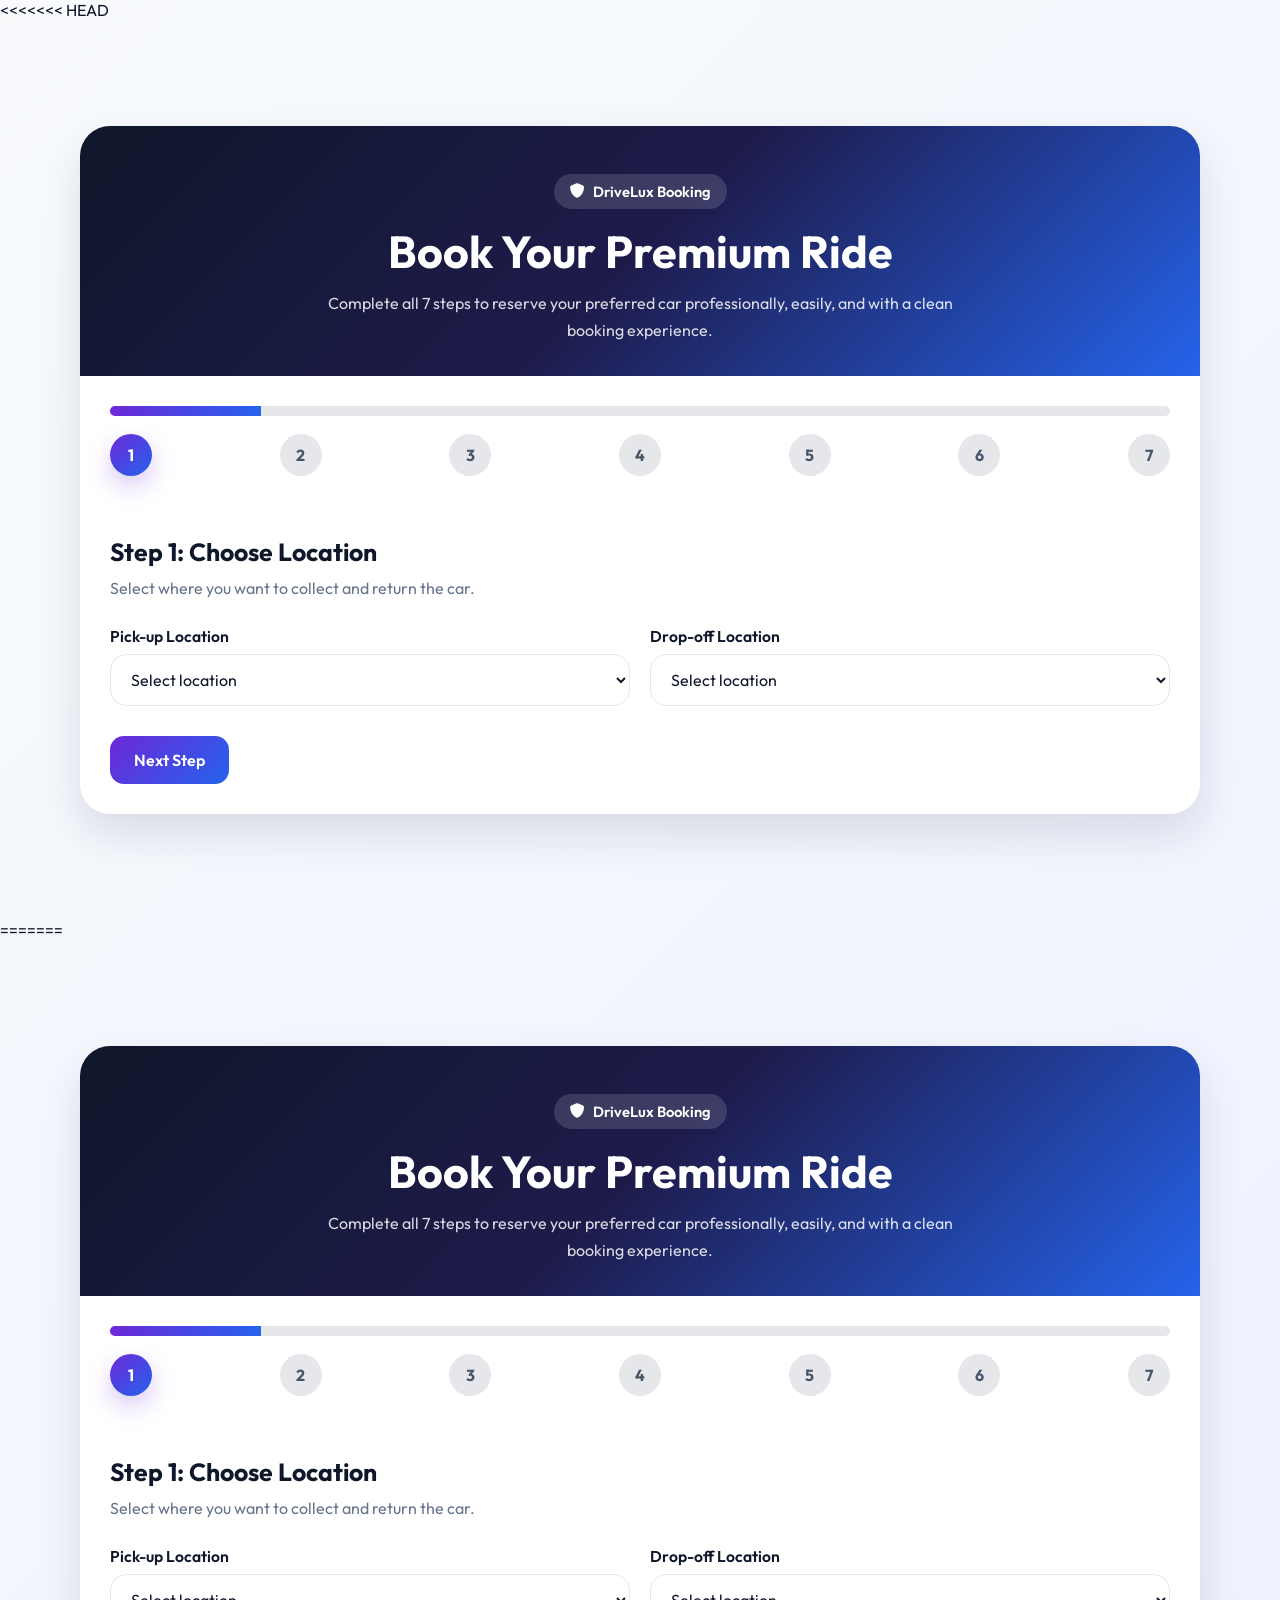
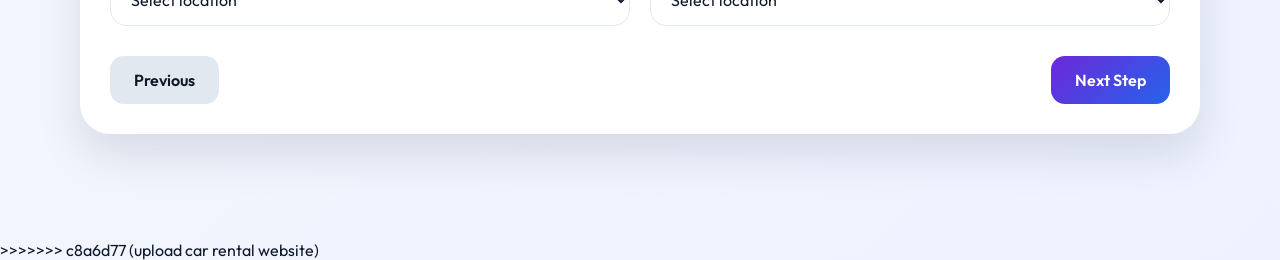
==== booking.html @ caa3d923 "upload car rental website" ====
<<<<<<< HEAD
<!DOCTYPE html>
<html lang="en">
<head>
  <meta charset="UTF-8" />
  <meta name="viewport" content="width=device-width, initial-scale=1.0" />
  <title>DriveLux Premium Booking</title>
  <link rel="preconnect" href="https://fonts.googleapis.com">
  <link rel="preconnect" href="https://fonts.gstatic.com" crossorigin>
  <link href="https://fonts.googleapis.com/css2?family=Outfit:wght@300;400;500;600;700;800&display=swap" rel="stylesheet">
  <link rel="stylesheet" href="https://cdnjs.cloudflare.com/ajax/libs/font-awesome/6.5.0/css/all.min.css"/>

  <style>
    * { margin: 0; padding: 0; box-sizing: border-box; }

    :root {
      --primary: #6d28d9;
      --secondary: #2563eb;
      --dark: #0f172a;
      --text: #64748b;
      --white: #ffffff;
      --light: #f8fafc;
      --border: #e2e8f0;
      --success: #16a34a;
      --danger: #dc2626;
      --shadow: 0 20px 45px rgba(15, 23, 42, 0.12);
      --radius-xl: 30px;
      --radius-lg: 22px;
      --radius-md: 16px;
      --transition: 0.3s ease;
    }

    body {
      font-family: "Outfit", sans-serif;
      background: linear-gradient(135deg, #f8fafc, #eef2ff);
      color: var(--dark);
      min-height: 100vh;
    }

    .booking-section {
      min-height: 100vh;
      padding: 70px 20px;
      display: flex;
      align-items: center;
    }

    .booking-container {
      width: 100%;
      max-width: 1120px;
      margin: auto;
      background: var(--white);
      border-radius: var(--radius-xl);
      box-shadow: var(--shadow);
      overflow: hidden;
    }

    .booking-header {
      padding: 48px 24px 32px;
      text-align: center;
      background: linear-gradient(135deg, #0f172a, #1e1b4b, #2563eb);
      color: var(--white);
    }

    .booking-tag {
      display: inline-flex;
      align-items: center;
      gap: 8px;
      padding: 8px 16px;
      border-radius: 999px;
      background: rgba(255, 255, 255, 0.14);
      font-weight: 600;
      font-size: 0.92rem;
      margin-bottom: 14px;
    }

    .booking-header h1 {
      font-size: clamp(2rem, 4vw, 2.8rem);
      margin-bottom: 10px;
    }

    .booking-header p {
      max-width: 650px;
      margin: auto;
      color: rgba(255,255,255,0.84);
      line-height: 1.7;
    }

    .progress-wrapper,
    .booking-form,
    .success-message {
      padding: 30px;
    }

    .progress-bar {
      width: 100%;
      height: 10px;
      background: #e5e7eb;
      border-radius: 999px;
      overflow: hidden;
      margin-bottom: 18px;
    }

    .progress-fill {
      width: 14.285%;
      height: 100%;
      background: linear-gradient(90deg, var(--primary), var(--secondary));
      transition: width 0.35s ease;
    }

    .step-indicators {
      display: flex;
      justify-content: space-between;
      gap: 10px;
      flex-wrap: wrap;
    }

    .step-dot {
      width: 42px;
      height: 42px;
      border-radius: 50%;
      background: #e5e7eb;
      display: flex;
      align-items: center;
      justify-content: center;
      font-weight: 700;
      color: #475569;
      transition: var(--transition);
    }

    .step-dot.active,
    .step-dot.completed {
      color: var(--white);
      background: linear-gradient(135deg, var(--primary), var(--secondary));
      box-shadow: 0 10px 25px rgba(109, 40, 217, 0.25);
    }

    .form-step {
      display: none;
      animation: fadeSlide 0.4s ease;
    }

    .form-step.active { display: block; }

    .form-step h3 {
      font-size: 1.55rem;
      margin-bottom: 8px;
    }

    .step-text {
      color: var(--text);
      margin-bottom: 24px;
      line-height: 1.7;
    }

    .input-grid {
      display: grid;
      grid-template-columns: repeat(2, minmax(0, 1fr));
      gap: 20px;
    }

    .input-box {
      display: flex;
      flex-direction: column;
      gap: 8px;
    }

    .input-box label {
      font-weight: 600;
      font-size: 0.98rem;
    }

    .input-box input,
    .input-box select,
    .input-box textarea {
      width: 100%;
      padding: 14px 16px;
      border: 1px solid var(--border);
      border-radius: var(--radius-md);
      font: inherit;
      color: var(--dark);
      outline: none;
      background: #fff;
      transition: var(--transition);
    }

    .input-box input:focus,
    .input-box select:focus,
    .input-box textarea:focus {
      border-color: var(--primary);
      box-shadow: 0 0 0 4px rgba(109, 40, 217, 0.08);
    }

    .input-box textarea {
      resize: vertical;
      min-height: 120px;
    }

    .full-width { grid-column: 1 / -1; }

    .car-grid {
      display: grid;
      grid-template-columns: repeat(3, minmax(0, 1fr));
      gap: 20px;
    }

    .car-card {
      position: relative;
      border: 1px solid var(--border);
      border-radius: var(--radius-lg);
      padding: 22px 18px;
      background: #fff;
      cursor: pointer;
      transition: var(--transition);
    }

    .car-card:hover {
      transform: translateY(-5px);
      box-shadow: 0 16px 35px rgba(15, 23, 42, 0.08);
    }

    .car-card input {
      position: absolute;
      opacity: 0;
      pointer-events: none;
    }

    .car-card.selected {
      border-color: var(--primary);
      box-shadow: 0 0 0 4px rgba(109, 40, 217, 0.08);
    }

    .car-icon {
      width: 64px;
      height: 64px;
      border-radius: 18px;
      display: flex;
      align-items: center;
      justify-content: center;
      background: linear-gradient(135deg, rgba(109,40,217,0.12), rgba(37,99,235,0.12));
      color: var(--primary);
      font-size: 1.4rem;
      margin-bottom: 14px;
    }

    .car-card h4 {
      margin-bottom: 8px;
      font-size: 1.08rem;
    }

    .car-card p {
      color: var(--text);
      margin-bottom: 12px;
      line-height: 1.6;
    }

    .car-card strong { font-size: 1.05rem; }

    .upload-box {
      width: 100%;
      min-height: 220px;
      border: 2px dashed #cbd5e1;
      border-radius: 20px;
      background: #f8fafc;
      display: flex;
      flex-direction: column;
      align-items: center;
      justify-content: center;
      text-align: center;
      padding: 30px 20px;
      cursor: pointer;
      transition: var(--transition);
    }

    .upload-box:hover {
      border-color: var(--primary);
      background: #f5f3ff;
    }

    .upload-icon {
      width: 70px;
      height: 70px;
      border-radius: 18px;
      background: linear-gradient(135deg, rgba(109,40,217,0.12), rgba(37,99,235,0.12));
      display: flex;
      align-items: center;
      justify-content: center;
      margin-bottom: 16px;
      color: var(--primary);
      font-size: 1.6rem;
    }

    .upload-box h4 {
      font-size: 1.08rem;
      margin-bottom: 8px;
    }

    .upload-box p {
      color: var(--text);
      margin-bottom: 14px;
    }

    .upload-btn-text {
      display: inline-block;
      padding: 10px 18px;
      border-radius: 12px;
      background: linear-gradient(135deg, var(--primary), var(--secondary));
      color: #fff;
      font-weight: 600;
      font-size: 0.95rem;
    }

    .file-preview {
      display: none;
      align-items: center;
      gap: 18px;
      padding: 18px;
      border: 1px solid var(--border);
      border-radius: 18px;
      background: #fff;
      margin-top: 18px;
      flex-wrap: wrap;
    }

    .file-preview img {
      width: 140px;
      height: 100px;
      object-fit: cover;
      border-radius: 14px;
      border: 1px solid #e2e8f0;
    }

    .file-details { flex: 1; }

    .file-details p {
      font-weight: 600;
      margin-bottom: 12px;
      word-break: break-word;
    }

    .remove-file-btn {
      border: none;
      padding: 10px 16px;
      border-radius: 12px;
      background: #fee2e2;
      color: #b91c1c;
      cursor: pointer;
      font-weight: 600;
      transition: var(--transition);
    }

    .remove-file-btn:hover { background: #fecaca; }

    .payment-panel {
      display: none;
      margin-top: 18px;
      padding: 22px;
      border: 1px solid var(--border);
      border-radius: 20px;
      background: #f8fafc;
      animation: fadeSlide 0.3s ease;
    }

    .payment-panel.active { display: block; }

    .payment-panel h4 {
      margin-bottom: 14px;
      font-size: 1.06rem;
    }

    .card-icons {
      display: flex;
      gap: 12px;
      font-size: 38px;
      margin-bottom: 18px;
    }

    .fa-cc-visa { color: #1A1F71; }
    .fa-cc-mastercard { color: #EB001B; }
    .fa-cc-amex { color: #2E77BC; }

    .payment-note {
      color: var(--text);
      line-height: 1.7;
      font-size: 0.96rem;
    }

    .summary-box {
      background: #f8fafc;
      border: 1px solid var(--border);
      border-radius: var(--radius-lg);
      padding: 22px;
    }

    .summary-row {
      display: flex;
      justify-content: space-between;
      gap: 20px;
      padding: 12px 0;
      border-bottom: 1px solid #e5e7eb;
    }

    .summary-row:last-child { border-bottom: none; }
    .summary-row span { color: var(--text); }
    .summary-extra { margin-top: 20px; }

    .check-item {
      display: flex;
      align-items: flex-start;
      gap: 12px;
      padding: 16px;
      background: #eef6ff;
      border: 1px solid #dbeafe;
      border-radius: 16px;
      font-weight: 500;
      line-height: 1.6;
    }

    .check-item input {
      margin-top: 3px;
      width: auto;
    }

    .error-note {
      color: var(--danger);
      margin-top: 16px;
      display: none;
      font-size: 0.95rem;
      font-weight: 500;
    }

    .form-buttons {
      display: flex;
      justify-content: space-between;
      gap: 15px;
      flex-wrap: wrap;
      margin-top: 30px;
    }

    .btn {
      border: none;
      padding: 14px 24px;
      border-radius: 14px;
      font-size: 1rem;
      font-weight: 600;
      font-family: inherit;
      cursor: pointer;
      transition: var(--transition);
    }

    .btn:hover { transform: translateY(-2px); }

    .secondary-btn {
      background: #e2e8f0;
      color: var(--dark);
    }

    .primary-btn {
      background: linear-gradient(135deg, var(--primary), var(--secondary));
      color: var(--white);
    }

    .submit-btn {
      background: linear-gradient(135deg, #16a34a, #22c55e);
      color: var(--white);
      display: none;
    }

    .success-message {
      display: none;
      text-align: center;
    }

    .success-message i {
      font-size: 3rem;
      color: #22c55e;
      margin-bottom: 16px;
    }

    .success-message h3 {
      font-size: 1.8rem;
      margin-bottom: 10px;
    }

    .success-message p {
      color: var(--text);
      max-width: 600px;
      margin: auto;
      line-height: 1.7;
    }

    @keyframes fadeSlide {
      from { opacity: 0; transform: translateX(18px); }
      to { opacity: 1; transform: translateX(0); }
    }

    @media (max-width: 992px) {
      .car-grid { grid-template-columns: 1fr; }
    }

    @media (max-width: 768px) {
      .booking-header h1 { font-size: 1.9rem; }

      .progress-wrapper,
      .booking-form,
      .success-message { padding: 22px 18px; }

      .input-grid { grid-template-columns: 1fr; }

      .step-indicators { justify-content: center; }

      .step-dot {
        width: 36px;
        height: 36px;
        font-size: 0.92rem;
      }

      .form-buttons { flex-direction: column; }
      .btn { width: 100%; }

      .summary-row {
        flex-direction: column;
        gap: 6px;
      }

      .file-preview {
        flex-direction: column;
        align-items: flex-start;
      }

      .file-preview img {
        width: 100%;
        height: 180px;
      }
    }
  </style>
</head>
<body>
  <section class="booking-section">
    <div class="booking-container">
      <div class="booking-header">
        <span class="booking-tag"><i class="fa-solid fa-shield"></i> DriveLux Booking</span>
        <h1>Book Your Premium Ride</h1>
        <p>Complete all 7 steps to reserve your preferred car professionally, easily, and with a clean booking experience.</p>
      </div>

      <div class="progress-wrapper">
        <div class="progress-bar">
          <div class="progress-fill" id="progressFill"></div>
        </div>

        <div class="step-indicators">
          <div class="step-dot active">1</div>
          <div class="step-dot">2</div>
          <div class="step-dot">3</div>
          <div class="step-dot">4</div>
          <div class="step-dot">5</div>
          <div class="step-dot">6</div>
          <div class="step-dot">7</div>
        </div>
      </div>

      <form id="bookingForm" class="booking-form">
        <div class="form-step active">
          <h3>Step 1: Choose Location</h3>
          <p class="step-text">Select where you want to collect and return the car.</p>
          <div class="input-grid">
            <div class="input-box">
              <label for="pickupLocation">Pick-up Location</label>
              <select id="pickupLocation" required>
                <option value="">Select location</option>
                <option>Aberdeen</option>
                <option>Lumley</option>
                <option>Hill Station</option>
                <option>Congo Cross</option>
                <option>Wilberforce</option>
                <option>Juba</option>
              </select>
            </div>

            <div class="input-box">
              <label for="dropoffLocation">Drop-off Location</label>
              <select id="dropoffLocation" required>
                <option value="">Select location</option>
                <option>Aberdeen</option>
                <option>Lumley</option>
                <option>Hill Station</option>
                <option>Congo Cross</option>
                <option>Wilberforce</option>
                <option>Juba</option>
              </select>
            </div>
          </div>
        </div>

        <div class="form-step">
          <h3>Step 2: Select Dates &amp; Time</h3>
          <p class="step-text">Choose your rental dates and preferred pickup and return time.</p>
          <div class="input-grid">
            <div class="input-box">
              <label for="pickupDate">Pick-up Date</label>
              <input type="date" id="pickupDate" required />
            </div>
            <div class="input-box">
              <label for="returnDate">Return Date</label>
              <input type="date" id="returnDate" required />
            </div>
            <div class="input-box">
              <label for="pickupTime">Pick-up Time</label>
              <input type="time" id="pickupTime" required />
            </div>
            <div class="input-box">
              <label for="returnTime">Return Time</label>
              <input type="time" id="returnTime" required />
            </div>
          </div>
        </div>

        <div class="form-step">
          <h3>Step 3: Choose Vehicle</h3>
          <p class="step-text">Pick the vehicle that fits your comfort and budget.</p>
          <div class="car-grid">
            <label class="car-card">
              <input type="radio" name="carType" value="Business Sedan" data-price="95" required>
              <div class="car-icon"><i class="fa-solid fa-car-side"></i></div>
              <h4>Business Sedan</h4>
              <p>Clean, elegant and perfect for city movement.</p>
              <strong>$95 / day</strong>
            </label>

            <label class="car-card">
              <input type="radio" name="carType" value="Luxury SUV" data-price="120" required>
              <div class="car-icon"><i class="fa-solid fa-truck"></i></div>
              <h4>Luxury SUV</h4>
              <p>Spacious, powerful and suitable for long trips.</p>
              <strong>$120 / day</strong>
            </label>

            <label class="car-card">
              <input type="radio" name="carType" value="Range Rover" data-price="160" required>
              <div class="car-icon"><i class="fa-solid fa-car"></i></div>
              <h4>Range Rover</h4>
              <p>Premium style and executive comfort.</p>
              <strong>$160 / day</strong>
            </label>
          </div>
        </div>

        <div class="form-step">
          <h3>Step 4: Personal Information</h3>
          <p class="step-text">Provide your personal information as the renter.</p>
          <div class="input-grid">
            <div class="input-box">
              <label for="fullName">Full Name</label>
              <input type="text" id="fullName" placeholder="Enter your full name" required />
            </div>
            <div class="input-box">
              <label for="email">Email Address</label>
              <input type="email" id="email" placeholder="Enter your email" required />
            </div>
            <div class="input-box">
              <label for="phone">Phone Number</label>
              <input type="tel" id="phone" placeholder="Enter phone number" required />
            </div>
            <div class="input-box">
              <label for="nationality">Nationality</label>
              <input type="text" id="nationality" placeholder="Enter nationality" required />
            </div>
            <div class="input-box">
              <label for="age">Age</label>
              <input type="number" id="age" placeholder="Enter your age" min="18" required />
            </div>
            <div class="input-box">
              <label for="address">Home Address</label>
              <input type="text" id="address" placeholder="Enter your address" required />
            </div>
          </div>
        </div>

        <div class="form-step">
          <h3>Step 5: Driver Details</h3>
          <p class="step-text">Enter your driving credentials for verification.</p>
          <div class="input-grid">
            <div class="input-box">
              <label for="licenseNumber">Driver License Number</label>
              <input type="text" id="licenseNumber" placeholder="Enter license number" required />
            </div>
            <div class="input-box">
              <label for="licenseExpiry">License Expiry Date</label>
              <input type="date" id="licenseExpiry" required />
            </div>
            <div class="input-box">
              <label for="idType">ID Type</label>
              <select id="idType" required>
                <option value="">Select ID type</option>
                <option value="National ID">National ID</option>
                <option value="Passport">Passport</option>
                <option value="Driver License">Driver License</option>
              </select>
            </div>
            <div class="input-box">
              <label for="idNumber">ID / Passport Number</label>
              <input type="text" id="idNumber" placeholder="Enter document number" required />
            </div>

            <div class="input-box full-width">
              <label>Upload Verification Document</label>
              <input type="file" id="documentUpload" accept="image/*" hidden required>
              <label for="documentUpload" class="upload-box" id="uploadBox">
                <div class="upload-icon"><i class="fa-solid fa-cloud-arrow-up"></i></div>
                <h4>Upload ID, Passport or Driver License</h4>
                <p>Choose a clear image for verification</p>
                <span class="upload-btn-text">Click to Upload</span>
              </label>

              <div class="file-preview" id="filePreview">
                <img id="previewImage" src="" alt="Document Preview">
                <div class="file-details">
                  <p id="fileName">No file selected</p>
                  <button type="button" id="removeFile" class="remove-file-btn">Remove File</button>
                </div>
              </div>
            </div>
          </div>
        </div>

        <div class="form-step">
          <h3>Step 6: Payment Method</h3>
          <p class="step-text">Choose your preferred payment method and provide the required details.</p>

          <div class="input-box full-width">
            <label for="paymentMethod">Payment Method</label>
            <select id="paymentMethod" required>
              <option value="">Choose payment method</option>
              <option value="Cash">Cash</option>
              <option value="Bank Transfer">Bank Transfer</option>
              <option value="Credit Card">Credit Card</option>
              <option value="Orange Money">Orange Money</option>
              <option value="AfriMoney">AfriMoney</option>
            </select>
          </div>

          <div class="payment-panel" id="cardFields">
            <h4>Card Details</h4>
            <div class="card-icons">
              <i class="fa-brands fa-cc-visa"></i>
              <i class="fa-brands fa-cc-mastercard"></i>
              <i class="fa-brands fa-cc-amex"></i>
            </div>
            <div class="input-grid">
              <div class="input-box full-width">
                <label for="cardName">Name on Card</label>
                <input type="text" id="cardName" placeholder="Enter cardholder name">
              </div>
              <div class="input-box full-width">
                <label for="cardNumber">Card Number</label>
                <input type="text" id="cardNumber" placeholder="1234 5678 9012 3456" maxlength="19">
              </div>
              <div class="input-box">
                <label for="expiryDate">Expiry Date</label>
                <input type="text" id="expiryDate" placeholder="MM/YY" maxlength="5">
              </div>
              <div class="input-box">
                <label for="cvv">CVV</label>
                <input type="text" id="cvv" placeholder="123" maxlength="4">
              </div>
            </div>
          </div>

          <div class="payment-panel" id="transferFields">
            <h4>Bank Transfer</h4>
            <p class="payment-note">Use the account details below and upload your proof of transfer.</p>
            <div class="input-grid" style="margin-top: 16px;">
              <div class="input-box">
                <label for="bankName">Bank Name</label>
                <input type="text" id="bankName" placeholder="Enter your bank name">
              </div>
              <div class="input-box">
                <label for="transferRef">Transfer Reference</label>
                <input type="text" id="transferRef" placeholder="Enter transfer reference">
              </div>
            </div>
          </div>

          <div class="payment-panel" id="mobileMoneyFields">
            <h4>Mobile Money Details</h4>
            <div class="input-grid">
              <div class="input-box">
                <label for="mobileNumber">Mobile Money Number</label>
                <input type="tel" id="mobileNumber" placeholder="Enter mobile number">
              </div>
              <div class="input-box">
                <label for="mobileName">Registered Name</label>
                <input type="text" id="mobileName" placeholder="Enter account name">
              </div>
            </div>
          </div>

          <div class="payment-panel" id="cashFields">
            <h4>Cash Payment</h4>
            <p class="payment-note">Cash payment will be completed physically at pickup after booking confirmation.</p>
          </div>
        </div>

        <div class="form-step">
          <h3>Step 7: Confirm Booking</h3>
          <p class="step-text">Review your rental summary and submit your booking request.</p>

          <div class="summary-box">
            <div class="summary-row"><span>Client Name</span><strong id="summaryName">-</strong></div>
            <div class="summary-row"><span>Pick-up</span><strong id="summaryPickup">-</strong></div>
            <div class="summary-row"><span>Drop-off</span><strong id="summaryDropoff">-</strong></div>
            <div class="summary-row"><span>Rental Dates</span><strong id="summaryDates">-</strong></div>
            <div class="summary-row"><span>Selected Car</span><strong id="summaryCar">-</strong></div>
            <div class="summary-row"><span>Payment Method</span><strong id="summaryPayment">-</strong></div>
            <div class="summary-row"><span>Total Price</span><strong id="summaryPrice">$0.00</strong></div>
          </div>

          <div class="input-grid summary-extra">
            <div class="input-box full-width">
              <label for="notes">Additional Notes</label>
              <textarea id="notes" rows="4" placeholder="Write extra booking details..."></textarea>
            </div>

            <label class="check-item full-width">
              <input type="checkbox" id="confirmBooking" required />
              <span>I confirm that all booking details are correct and ready to be submitted.</span>
            </label>
          </div>
        </div>

        <p class="error-note" id="errorNote">Please complete all required fields before moving to the next step.</p>

        <div class="form-buttons">
          <button type="button" class="btn secondary-btn" id="prevBtn">Previous</button>
          <button type="button" class="btn primary-btn" id="nextBtn">Next Step</button>
          <button type="submit" class="btn submit-btn" id="submitBtn">Submit Booking</button>
        </div>
      </form>

      <div class="success-message" id="successMessage">
        <i class="fa-solid fa-circle-check"></i>
        <h3>Booking Submitted Successfully</h3>
        <p>Your booking request has been sent. Our team will contact you shortly to confirm your reservation.</p>
      </div>
    </div>
  </section>

  <script>
    const steps = document.querySelectorAll('.form-step');
    const nextBtn = document.getElementById('nextBtn');
    const prevBtn = document.getElementById('prevBtn');
    const submitBtn = document.getElementById('submitBtn');
    const progressFill = document.getElementById('progressFill');
    const stepDots = document.querySelectorAll('.step-dot');
    const form = document.getElementById('bookingForm');
    const successMessage = document.getElementById('successMessage');
    const errorNote = document.getElementById('errorNote');
    const carCards = document.querySelectorAll('.car-card');

    const documentUpload = document.getElementById('documentUpload');
    const previewImage = document.getElementById('previewImage');
    const filePreview = document.getElementById('filePreview');
    const fileName = document.getElementById('fileName');
    const removeFile = document.getElementById('removeFile');
    const uploadBox = document.getElementById('uploadBox');

    const paymentMethod = document.getElementById('paymentMethod');
    const cardFields = document.getElementById('cardFields');
    const transferFields = document.getElementById('transferFields');
    const mobileMoneyFields = document.getElementById('mobileMoneyFields');
    const cashFields = document.getElementById('cashFields');
    const cardNumber = document.getElementById('cardNumber');
    const expiryDate = document.getElementById('expiryDate');
    const cvv = document.getElementById('cvv');

    let currentStep = 0;

    carCards.forEach((card) => {
      const radio = card.querySelector('input[type="radio"]');
      card.addEventListener('click', () => {
        carCards.forEach((item) => item.classList.remove('selected'));
        radio.checked = true;
        card.classList.add('selected');
      });
    });

    function getSelectedCar() {
      return document.querySelector('input[name="carType"]:checked');
    }

    function calculateDays() {
      const pickupDate = document.getElementById('pickupDate').value;
      const returnDate = document.getElementById('returnDate').value;
      if (!pickupDate || !returnDate) return 0;

      const start = new Date(pickupDate);
      const end = new Date(returnDate);
      const diff = Math.ceil((end - start) / (1000 * 60 * 60 * 24));
      return diff > 0 ? diff : 1;
    }

    function calculateTotalPrice() {
      const selectedCar = getSelectedCar();
      const days = calculateDays();
      if (!selectedCar) return 0;
      return Number(selectedCar.dataset.price) * Math.max(days, 1);
    }

    function validateStep(stepIndex) {
      const currentFields = steps[stepIndex].querySelectorAll('input, select, textarea');
      let isValid = true;

      currentFields.forEach((field) => {
        if (!field.hasAttribute('required')) return;

        if (field.type === 'radio') {
          const checked = steps[stepIndex].querySelector(`input[name="${field.name}"]:checked`);
          if (!checked) isValid = false;
          return;
        }

        if (field.type === 'checkbox') {
          if (!field.checked) isValid = false;
          return;
        }

        if (field.type === 'file') {
          if (!field.files || !field.files.length) isValid = false;
          return;
        }

        if (!field.value.trim()) {
          isValid = false;
        }
      });

      errorNote.style.display = isValid ? 'none' : 'block';
      return isValid;
    }

    function updateSummary() {
      const pickup = document.getElementById('pickupLocation').value || '-';
      const dropoff = document.getElementById('dropoffLocation').value || '-';
      const pickupDate = document.getElementById('pickupDate').value || '-';
      const returnDate = document.getElementById('returnDate').value || '-';
      const fullName = document.getElementById('fullName').value || '-';
      const chosenPayment = document.getElementById('paymentMethod').value || '-';
      const selectedCar = getSelectedCar();

      document.getElementById('summaryName').textContent = fullName;
      document.getElementById('summaryPickup').textContent = pickup;
      document.getElementById('summaryDropoff').textContent = dropoff;
      document.getElementById('summaryDates').textContent = `${pickupDate} to ${returnDate}`;
      document.getElementById('summaryCar').textContent = selectedCar ? selectedCar.value : '-';
      document.getElementById('summaryPayment').textContent = chosenPayment;
      document.getElementById('summaryPrice').textContent = `$${calculateTotalPrice().toFixed(2)}`;
    }

    function updateForm() {
      steps.forEach((step, index) => {
        step.classList.toggle('active', index === currentStep);
      });

      stepDots.forEach((dot, index) => {
        dot.classList.remove('active', 'completed');
        if (index < currentStep) dot.classList.add('completed');
        if (index === currentStep) dot.classList.add('active');
      });

      progressFill.style.width = `${((currentStep + 1) / steps.length) * 100}%`;
      prevBtn.style.display = currentStep === 0 ? 'none' : 'inline-block';

      if (currentStep === steps.length - 1) {
        nextBtn.style.display = 'none';
        submitBtn.style.display = 'inline-block';
        updateSummary();
      } else {
        nextBtn.style.display = 'inline-block';
        submitBtn.style.display = 'none';
      }

      errorNote.style.display = 'none';
    }

    function hideAllPaymentFields() {
      [cardFields, transferFields, mobileMoneyFields, cashFields].forEach((panel) => {
        panel.classList.remove('active');
      });
    }

    function clearPaymentRequired() {
      document.querySelectorAll('#cardFields input, #transferFields input, #mobileMoneyFields input').forEach((input) => {
        input.removeAttribute('required');
      });
    }

    function setRequiredFields(selector) {
      document.querySelectorAll(selector).forEach((input) => {
        input.setAttribute('required', 'required');
      });
    }

    paymentMethod.addEventListener('change', function () {
      hideAllPaymentFields();
      clearPaymentRequired();

      const selected = this.value;

      if (selected === 'Credit Card') {
        cardFields.classList.add('active');
        setRequiredFields('#cardFields input');
      } else if (selected === 'Bank Transfer') {
        transferFields.classList.add('active');
        setRequiredFields('#transferFields input');
      } else if (selected === 'Orange Money' || selected === 'AfriMoney') {
        mobileMoneyFields.classList.add('active');
        setRequiredFields('#mobileMoneyFields input');
      } else if (selected === 'Cash') {
        cashFields.classList.add('active');
      }
    });

    nextBtn.addEventListener('click', () => {
      if (!validateStep(currentStep)) return;

      if (currentStep === 1) {
        const pickupDate = document.getElementById('pickupDate').value;
        const returnDate = document.getElementById('returnDate').value;

        if (new Date(returnDate) < new Date(pickupDate)) {
          errorNote.textContent = 'Return date cannot be earlier than pick-up date.';
          errorNote.style.display = 'block';
          return;
        }
      }

      errorNote.textContent = 'Please complete all required fields before moving to the next step.';

      if (currentStep < steps.length - 1) {
        currentStep++;
        updateForm();
      }
    });

    prevBtn.addEventListener('click', () => {
      if (currentStep > 0) {
        currentStep--;
        updateForm();
      }
    });

    form.addEventListener('submit', (e) => {
      e.preventDefault();
      if (!validateStep(currentStep)) return;

      form.style.display = 'none';
      successMessage.style.display = 'block';
    });

    if (documentUpload) {
      documentUpload.addEventListener('change', function () {
        const file = this.files[0];
        if (!file) return;

        const allowedTypes = ['image/jpeg', 'image/png', 'image/jpg', 'image/webp'];
        if (!allowedTypes.includes(file.type)) {
          alert('Please upload a valid image file (JPG, PNG, or WEBP).');
          documentUpload.value = '';
          return;
        }

        const reader = new FileReader();
        reader.onload = function (e) {
          previewImage.src = e.target.result;
          fileName.textContent = file.name;
          filePreview.style.display = 'flex';
          uploadBox.style.display = 'none';
        };
        reader.readAsDataURL(file);
      });
    }

    removeFile.addEventListener('click', () => {
      documentUpload.value = '';
      previewImage.src = '';
      fileName.textContent = '';
      filePreview.style.display = 'none';
      uploadBox.style.display = 'flex';
    });

    if (cardNumber) {
      cardNumber.addEventListener('input', (e) => {
        let value = e.target.value.replace(/\D/g, '').substring(0, 16);
        value = value.replace(/(.{4})/g, '$1 ').trim();
        e.target.value = value;
      });
    }

    if (expiryDate) {
      expiryDate.addEventListener('input', (e) => {
        let value = e.target.value.replace(/\D/g, '').substring(0, 4);
        if (value.length >= 3) value = `${value.substring(0, 2)}/${value.substring(2)}`;
        e.target.value = value;
      });
    }

    if (cvv) {
      cvv.addEventListener('input', (e) => {
        e.target.value = e.target.value.replace(/\D/g, '').substring(0, 4);
      });
    }

    updateForm();
  </script>
</body>
</html>
=======
<!DOCTYPE html>
<html lang="en">
<head>
  <meta charset="UTF-8" />
  <meta name="viewport" content="width=device-width, initial-scale=1.0" />
  <title>DriveLux Premium Booking</title>
  <link rel="preconnect" href="https://fonts.googleapis.com">
  <link rel="preconnect" href="https://fonts.gstatic.com" crossorigin>
  <link href="https://fonts.googleapis.com/css2?family=Outfit:wght@300;400;500;600;700;800&display=swap" rel="stylesheet">
  <link rel="stylesheet" href="https://cdnjs.cloudflare.com/ajax/libs/font-awesome/6.5.0/css/all.min.css"/>

  <style>
    * { margin: 0; padding: 0; box-sizing: border-box; }

    :root {
      --primary: #6d28d9;
      --secondary: #2563eb;
      --dark: #0f172a;
      --text: #64748b;
      --white: #ffffff;
      --light: #f8fafc;
      --border: #e2e8f0;
      --success: #16a34a;
      --danger: #dc2626;
      --shadow: 0 20px 45px rgba(15, 23, 42, 0.12);
      --radius-xl: 30px;
      --radius-lg: 22px;
      --radius-md: 16px;
      --transition: 0.3s ease;
    }

    body {
      font-family: "Outfit", sans-serif;
      background: linear-gradient(135deg, #f8fafc, #eef2ff);
      color: var(--dark);
      min-height: 100vh;
    }

    .booking-section {
      min-height: 100vh;
      padding: 70px 20px;
      display: flex;
      align-items: center;
    }

    .booking-container {
      width: 100%;
      max-width: 1120px;
      margin: auto;
      background: var(--white);
      border-radius: var(--radius-xl);
      box-shadow: var(--shadow);
      overflow: hidden;
    }

    .booking-header {
      padding: 48px 24px 32px;
      text-align: center;
      background: linear-gradient(135deg, #0f172a, #1e1b4b, #2563eb);
      color: var(--white);
    }

    .booking-tag {
      display: inline-flex;
      align-items: center;
      gap: 8px;
      padding: 8px 16px;
      border-radius: 999px;
      background: rgba(255, 255, 255, 0.14);
      font-weight: 600;
      font-size: 0.92rem;
      margin-bottom: 14px;
    }

    .booking-header h1 {
      font-size: clamp(2rem, 4vw, 2.8rem);
      margin-bottom: 10px;
    }

    .booking-header p {
      max-width: 650px;
      margin: auto;
      color: rgba(255,255,255,0.84);
      line-height: 1.7;
    }

    .progress-wrapper,
    .booking-form,
    .success-message {
      padding: 30px;
    }

    .progress-bar {
      width: 100%;
      height: 10px;
      background: #e5e7eb;
      border-radius: 999px;
      overflow: hidden;
      margin-bottom: 18px;
    }

    .progress-fill {
      width: 14.285%;
      height: 100%;
      background: linear-gradient(90deg, var(--primary), var(--secondary));
      transition: width 0.35s ease;
    }

    .step-indicators {
      display: flex;
      justify-content: space-between;
      gap: 10px;
      flex-wrap: wrap;
    }

    .step-dot {
      width: 42px;
      height: 42px;
      border-radius: 50%;
      background: #e5e7eb;
      display: flex;
      align-items: center;
      justify-content: center;
      font-weight: 700;
      color: #475569;
      transition: var(--transition);
    }

    .step-dot.active,
    .step-dot.completed {
      color: var(--white);
      background: linear-gradient(135deg, var(--primary), var(--secondary));
      box-shadow: 0 10px 25px rgba(109, 40, 217, 0.25);
    }

    .form-step {
      display: none;
      animation: fadeSlide 0.4s ease;
    }

    .form-step.active { display: block; }

    .form-step h3 {
      font-size: 1.55rem;
      margin-bottom: 8px;
    }

    .step-text {
      color: var(--text);
      margin-bottom: 24px;
      line-height: 1.7;
    }

    .input-grid {
      display: grid;
      grid-template-columns: repeat(2, minmax(0, 1fr));
      gap: 20px;
    }

    .input-box {
      display: flex;
      flex-direction: column;
      gap: 8px;
    }

    .input-box label {
      font-weight: 600;
      font-size: 0.98rem;
    }

    .input-box input,
    .input-box select,
    .input-box textarea {
      width: 100%;
      padding: 14px 16px;
      border: 1px solid var(--border);
      border-radius: var(--radius-md);
      font: inherit;
      color: var(--dark);
      outline: none;
      background: #fff;
      transition: var(--transition);
    }

    .input-box input:focus,
    .input-box select:focus,
    .input-box textarea:focus {
      border-color: var(--primary);
      box-shadow: 0 0 0 4px rgba(109, 40, 217, 0.08);
    }

    .input-box textarea {
      resize: vertical;
      min-height: 120px;
    }

    .full-width { grid-column: 1 / -1; }

    .car-grid {
      display: grid;
      grid-template-columns: repeat(3, minmax(0, 1fr));
      gap: 20px;
    }

    .car-card {
      position: relative;
      border: 1px solid var(--border);
      border-radius: var(--radius-lg);
      padding: 22px 18px;
      background: #fff;
      cursor: pointer;
      transition: var(--transition);
    }

    .car-card:hover {
      transform: translateY(-5px);
      box-shadow: 0 16px 35px rgba(15, 23, 42, 0.08);
    }

    .car-card input {
      position: absolute;
      opacity: 0;
      pointer-events: none;
    }

    .car-card.selected {
      border-color: var(--primary);
      box-shadow: 0 0 0 4px rgba(109, 40, 217, 0.08);
    }

    .car-icon {
      width: 64px;
      height: 64px;
      border-radius: 18px;
      display: flex;
      align-items: center;
      justify-content: center;
      background: linear-gradient(135deg, rgba(109,40,217,0.12), rgba(37,99,235,0.12));
      color: var(--primary);
      font-size: 1.4rem;
      margin-bottom: 14px;
    }

    .car-card h4 {
      margin-bottom: 8px;
      font-size: 1.08rem;
    }

    .car-card p {
      color: var(--text);
      margin-bottom: 12px;
      line-height: 1.6;
    }

    .car-card strong { font-size: 1.05rem; }

    .upload-box {
      width: 100%;
      min-height: 220px;
      border: 2px dashed #cbd5e1;
      border-radius: 20px;
      background: #f8fafc;
      display: flex;
      flex-direction: column;
      align-items: center;
      justify-content: center;
      text-align: center;
      padding: 30px 20px;
      cursor: pointer;
      transition: var(--transition);
    }

    .upload-box:hover {
      border-color: var(--primary);
      background: #f5f3ff;
    }

    .upload-icon {
      width: 70px;
      height: 70px;
      border-radius: 18px;
      background: linear-gradient(135deg, rgba(109,40,217,0.12), rgba(37,99,235,0.12));
      display: flex;
      align-items: center;
      justify-content: center;
      margin-bottom: 16px;
      color: var(--primary);
      font-size: 1.6rem;
    }

    .upload-box h4 {
      font-size: 1.08rem;
      margin-bottom: 8px;
    }

    .upload-box p {
      color: var(--text);
      margin-bottom: 14px;
    }

    .upload-btn-text {
      display: inline-block;
      padding: 10px 18px;
      border-radius: 12px;
      background: linear-gradient(135deg, var(--primary), var(--secondary));
      color: #fff;
      font-weight: 600;
      font-size: 0.95rem;
    }

    .file-preview {
      display: none;
      align-items: center;
      gap: 18px;
      padding: 18px;
      border: 1px solid var(--border);
      border-radius: 18px;
      background: #fff;
      margin-top: 18px;
      flex-wrap: wrap;
    }

    .file-preview img {
      width: 140px;
      height: 100px;
      object-fit: cover;
      border-radius: 14px;
      border: 1px solid #e2e8f0;
    }

    .file-details { flex: 1; }

    .file-details p {
      font-weight: 600;
      margin-bottom: 12px;
      word-break: break-word;
    }

    .remove-file-btn {
      border: none;
      padding: 10px 16px;
      border-radius: 12px;
      background: #fee2e2;
      color: #b91c1c;
      cursor: pointer;
      font-weight: 600;
      transition: var(--transition);
    }

    .remove-file-btn:hover { background: #fecaca; }

    .payment-panel {
      display: none;
      margin-top: 18px;
      padding: 22px;
      border: 1px solid var(--border);
      border-radius: 20px;
      background: #f8fafc;
      animation: fadeSlide 0.3s ease;
    }

    .payment-panel.active { display: block; }

    .payment-panel h4 {
      margin-bottom: 14px;
      font-size: 1.06rem;
    }

    .card-icons {
      display: flex;
      gap: 12px;
      font-size: 38px;
      margin-bottom: 18px;
    }

    .fa-cc-visa { color: #1A1F71; }
    .fa-cc-mastercard { color: #EB001B; }
    .fa-cc-amex { color: #2E77BC; }

    .payment-note {
      color: var(--text);
      line-height: 1.7;
      font-size: 0.96rem;
    }

    .summary-box {
      background: #f8fafc;
      border: 1px solid var(--border);
      border-radius: var(--radius-lg);
      padding: 22px;
    }

    .summary-row {
      display: flex;
      justify-content: space-between;
      gap: 20px;
      padding: 12px 0;
      border-bottom: 1px solid #e5e7eb;
    }

    .summary-row:last-child { border-bottom: none; }
    .summary-row span { color: var(--text); }
    .summary-extra { margin-top: 20px; }

    .check-item {
      display: flex;
      align-items: flex-start;
      gap: 12px;
      padding: 16px;
      background: #eef6ff;
      border: 1px solid #dbeafe;
      border-radius: 16px;
      font-weight: 500;
      line-height: 1.6;
    }

    .check-item input {
      margin-top: 3px;
      width: auto;
    }

    .error-note {
      color: var(--danger);
      margin-top: 16px;
      display: none;
      font-size: 0.95rem;
      font-weight: 500;
    }

    .form-buttons {
      display: flex;
      justify-content: space-between;
      gap: 15px;
      flex-wrap: wrap;
      margin-top: 30px;
    }

    .btn {
      border: none;
      padding: 14px 24px;
      border-radius: 14px;
      font-size: 1rem;
      font-weight: 600;
      font-family: inherit;
      cursor: pointer;
      transition: var(--transition);
    }

    .btn:hover { transform: translateY(-2px); }

    .secondary-btn {
      background: #e2e8f0;
      color: var(--dark);
    }

    .primary-btn {
      background: linear-gradient(135deg, var(--primary), var(--secondary));
      color: var(--white);
    }

    .submit-btn {
      background: linear-gradient(135deg, #16a34a, #22c55e);
      color: var(--white);
      display: none;
    }

    .success-message {
      display: none;
      text-align: center;
    }

    .success-message i {
      font-size: 3rem;
      color: #22c55e;
      margin-bottom: 16px;
    }

    .success-message h3 {
      font-size: 1.8rem;
      margin-bottom: 10px;
    }

    .success-message p {
      color: var(--text);
      max-width: 600px;
      margin: auto;
      line-height: 1.7;
    }

    @keyframes fadeSlide {
      from { opacity: 0; transform: translateX(18px); }
      to { opacity: 1; transform: translateX(0); }
    }

    @media (max-width: 992px) {
      .car-grid { grid-template-columns: 1fr; }
    }

    @media (max-width: 768px) {
      .booking-header h1 { font-size: 1.9rem; }

      .progress-wrapper,
      .booking-form,
      .success-message { padding: 22px 18px; }

      .input-grid { grid-template-columns: 1fr; }

      .step-indicators { justify-content: center; }

      .step-dot {
        width: 36px;
        height: 36px;
        font-size: 0.92rem;
      }

      .form-buttons { flex-direction: column; }
      .btn { width: 100%; }

      .summary-row {
        flex-direction: column;
        gap: 6px;
      }

      .file-preview {
        flex-direction: column;
        align-items: flex-start;
      }

      .file-preview img {
        width: 100%;
        height: 180px;
      }
    }
  </style>
</head>
<body>
  <section class="booking-section">
    <div class="booking-container">
      <div class="booking-header">
        <span class="booking-tag"><i class="fa-solid fa-shield"></i> DriveLux Booking</span>
        <h1>Book Your Premium Ride</h1>
        <p>Complete all 7 steps to reserve your preferred car professionally, easily, and with a clean booking experience.</p>
      </div>

      <div class="progress-wrapper">
        <div class="progress-bar">
          <div class="progress-fill" id="progressFill"></div>
        </div>

        <div class="step-indicators">
          <div class="step-dot active">1</div>
          <div class="step-dot">2</div>
          <div class="step-dot">3</div>
          <div class="step-dot">4</div>
          <div class="step-dot">5</div>
          <div class="step-dot">6</div>
          <div class="step-dot">7</div>
        </div>
      </div>

      <form id="bookingForm" class="booking-form">
        <div class="form-step active">
          <h3>Step 1: Choose Location</h3>
          <p class="step-text">Select where you want to collect and return the car.</p>
          <div class="input-grid">
            <div class="input-box">
              <label for="pickupLocation">Pick-up Location</label>
              <select id="pickupLocation" required>
                <option value="">Select location</option>
                <option>Aberdeen</option>
                <option>Lumley</option>
                <option>Hill Station</option>
                <option>Congo Cross</option>
                <option>Wilberforce</option>
                <option>Juba</option>
              </select>
            </div>

            <div class="input-box">
              <label for="dropoffLocation">Drop-off Location</label>
              <select id="dropoffLocation" required>
                <option value="">Select location</option>
                <option>Aberdeen</option>
                <option>Lumley</option>
                <option>Hill Station</option>
                <option>Congo Cross</option>
                <option>Wilberforce</option>
                <option>Juba</option>
              </select>
            </div>
          </div>
        </div>

        <div class="form-step">
          <h3>Step 2: Select Dates &amp; Time</h3>
          <p class="step-text">Choose your rental dates and preferred pickup and return time.</p>
          <div class="input-grid">
            <div class="input-box">
              <label for="pickupDate">Pick-up Date</label>
              <input type="date" id="pickupDate" required />
            </div>
            <div class="input-box">
              <label for="returnDate">Return Date</label>
              <input type="date" id="returnDate" required />
            </div>
            <div class="input-box">
              <label for="pickupTime">Pick-up Time</label>
              <input type="time" id="pickupTime" required />
            </div>
            <div class="input-box">
              <label for="returnTime">Return Time</label>
              <input type="time" id="returnTime" required />
            </div>
          </div>
        </div>

        <div class="form-step">
          <h3>Step 3: Choose Vehicle</h3>
          <p class="step-text">Pick the vehicle that fits your comfort and budget.</p>
          <div class="car-grid">
            <label class="car-card">
              <input type="radio" name="carType" value="Business Sedan" data-price="95" required>
              <div class="car-icon"><i class="fa-solid fa-car-side"></i></div>
              <h4>Business Sedan</h4>
              <p>Clean, elegant and perfect for city movement.</p>
              <strong>$95 / day</strong>
            </label>

            <label class="car-card">
              <input type="radio" name="carType" value="Luxury SUV" data-price="120" required>
              <div class="car-icon"><i class="fa-solid fa-truck"></i></div>
              <h4>Luxury SUV</h4>
              <p>Spacious, powerful and suitable for long trips.</p>
              <strong>$120 / day</strong>
            </label>

            <label class="car-card">
              <input type="radio" name="carType" value="Range Rover" data-price="160" required>
              <div class="car-icon"><i class="fa-solid fa-car"></i></div>
              <h4>Range Rover</h4>
              <p>Premium style and executive comfort.</p>
              <strong>$160 / day</strong>
            </label>
          </div>
        </div>

        <div class="form-step">
          <h3>Step 4: Personal Information</h3>
          <p class="step-text">Provide your personal information as the renter.</p>
          <div class="input-grid">
            <div class="input-box">
              <label for="fullName">Full Name</label>
              <input type="text" id="fullName" placeholder="Enter your full name" required />
            </div>
            <div class="input-box">
              <label for="email">Email Address</label>
              <input type="email" id="email" placeholder="Enter your email" required />
            </div>
            <div class="input-box">
              <label for="phone">Phone Number</label>
              <input type="tel" id="phone" placeholder="Enter phone number" required />
            </div>
            <div class="input-box">
              <label for="nationality">Nationality</label>
              <input type="text" id="nationality" placeholder="Enter nationality" required />
            </div>
            <div class="input-box">
              <label for="age">Age</label>
              <input type="number" id="age" placeholder="Enter your age" min="18" required />
            </div>
            <div class="input-box">
              <label for="address">Home Address</label>
              <input type="text" id="address" placeholder="Enter your address" required />
            </div>
          </div>
        </div>

        <div class="form-step">
          <h3>Step 5: Driver Details</h3>
          <p class="step-text">Enter your driving credentials for verification.</p>
          <div class="input-grid">
            <div class="input-box">
              <label for="licenseNumber">Driver License Number</label>
              <input type="text" id="licenseNumber" placeholder="Enter license number" required />
            </div>
            <div class="input-box">
              <label for="licenseExpiry">License Expiry Date</label>
              <input type="date" id="licenseExpiry" required />
            </div>
            <div class="input-box">
              <label for="idType">ID Type</label>
              <select id="idType" required>
                <option value="">Select ID type</option>
                <option value="National ID">National ID</option>
                <option value="Passport">Passport</option>
                <option value="Driver License">Driver License</option>
              </select>
            </div>
            <div class="input-box">
              <label for="idNumber">ID / Passport Number</label>
              <input type="text" id="idNumber" placeholder="Enter document number" required />
            </div>

            <div class="input-box full-width">
              <label>Upload Verification Document</label>
              <input type="file" id="documentUpload" accept="image/*" hidden required>
              <label for="documentUpload" class="upload-box" id="uploadBox">
                <div class="upload-icon"><i class="fa-solid fa-cloud-arrow-up"></i></div>
                <h4>Upload ID, Passport or Driver License</h4>
                <p>Choose a clear image for verification</p>
                <span class="upload-btn-text">Click to Upload</span>
              </label>

              <div class="file-preview" id="filePreview">
                <img id="previewImage" src="" alt="Document Preview">
                <div class="file-details">
                  <p id="fileName">No file selected</p>
                  <button type="button" id="removeFile" class="remove-file-btn">Remove File</button>
                </div>
              </div>
            </div>
          </div>
        </div>

        <div class="form-step">
          <h3>Step 6: Payment Method</h3>
          <p class="step-text">Choose your preferred payment method and provide the required details.</p>

          <div class="input-box full-width">
            <label for="paymentMethod">Payment Method</label>
            <select id="paymentMethod" required>
              <option value="">Choose payment method</option>
              <option value="Cash">Cash</option>
              <option value="Bank Transfer">Bank Transfer</option>
              <option value="Credit Card">Credit Card</option>
              <option value="Orange Money">Orange Money</option>
              <option value="AfriMoney">AfriMoney</option>
            </select>
          </div>

          <div class="payment-panel" id="cardFields">
            <h4>Card Details</h4>
            <div class="card-icons">
              <i class="fa-brands fa-cc-visa"></i>
              <i class="fa-brands fa-cc-mastercard"></i>
              <i class="fa-brands fa-cc-amex"></i>
            </div>
            <div class="input-grid">
              <div class="input-box full-width">
                <label for="cardName">Name on Card</label>
                <input type="text" id="cardName" placeholder="Enter cardholder name">
              </div>
              <div class="input-box full-width">
                <label for="cardNumber">Card Number</label>
                <input type="text" id="cardNumber" placeholder="1234 5678 9012 3456" maxlength="19">
              </div>
              <div class="input-box">
                <label for="expiryDate">Expiry Date</label>
                <input type="text" id="expiryDate" placeholder="MM/YY" maxlength="5">
              </div>
              <div class="input-box">
                <label for="cvv">CVV</label>
                <input type="text" id="cvv" placeholder="123" maxlength="4">
              </div>
            </div>
          </div>

          <div class="payment-panel" id="transferFields">
            <h4>Bank Transfer</h4>
            <p class="payment-note">Use the account details below and upload your proof of transfer.</p>
            <div class="input-grid" style="margin-top: 16px;">
              <div class="input-box">
                <label for="bankName">Bank Name</label>
                <input type="text" id="bankName" placeholder="Enter your bank name">
              </div>
              <div class="input-box">
                <label for="transferRef">Transfer Reference</label>
                <input type="text" id="transferRef" placeholder="Enter transfer reference">
              </div>
            </div>
          </div>

          <div class="payment-panel" id="mobileMoneyFields">
            <h4>Mobile Money Details</h4>
            <div class="input-grid">
              <div class="input-box">
                <label for="mobileNumber">Mobile Money Number</label>
                <input type="tel" id="mobileNumber" placeholder="Enter mobile number">
              </div>
              <div class="input-box">
                <label for="mobileName">Registered Name</label>
                <input type="text" id="mobileName" placeholder="Enter account name">
              </div>
            </div>
          </div>

          <div class="payment-panel" id="cashFields">
            <h4>Cash Payment</h4>
            <p class="payment-note">Cash payment will be completed physically at pickup after booking confirmation.</p>
          </div>
        </div>

        <div class="form-step">
          <h3>Step 7: Confirm Booking</h3>
          <p class="step-text">Review your rental summary and submit your booking request.</p>

          <div class="summary-box">
            <div class="summary-row"><span>Client Name</span><strong id="summaryName">-</strong></div>
            <div class="summary-row"><span>Pick-up</span><strong id="summaryPickup">-</strong></div>
            <div class="summary-row"><span>Drop-off</span><strong id="summaryDropoff">-</strong></div>
            <div class="summary-row"><span>Rental Dates</span><strong id="summaryDates">-</strong></div>
            <div class="summary-row"><span>Selected Car</span><strong id="summaryCar">-</strong></div>
            <div class="summary-row"><span>Payment Method</span><strong id="summaryPayment">-</strong></div>
            <div class="summary-row"><span>Total Price</span><strong id="summaryPrice">$0.00</strong></div>
          </div>

          <div class="input-grid summary-extra">
            <div class="input-box full-width">
              <label for="notes">Additional Notes</label>
              <textarea id="notes" rows="4" placeholder="Write extra booking details..."></textarea>
            </div>

            <label class="check-item full-width">
              <input type="checkbox" id="confirmBooking" required />
              <span>I confirm that all booking details are correct and ready to be submitted.</span>
            </label>
          </div>
        </div>

        <p class="error-note" id="errorNote">Please complete all required fields before moving to the next step.</p>

        <div class="form-buttons">
          <button type="button" class="btn secondary-btn" id="prevBtn">Previous</button>
          <button type="button" class="btn primary-btn" id="nextBtn">Next Step</button>
          <button type="submit" class="btn submit-btn" id="submitBtn">Submit Booking</button>
        </div>
      </form>

      <div class="success-message" id="successMessage">
        <i class="fa-solid fa-circle-check"></i>
        <h3>Booking Submitted Successfully</h3>
        <p>Your booking request has been sent. Our team will contact you shortly to confirm your reservation.</p>
      </div>
    </div>
  </section>

  <script>
    const steps = document.querySelectorAll('.form-step');
    const nextBtn = document.getElementById('nextBtn');
    const prevBtn = document.getElementById('prevBtn');
    const submitBtn = document.getElementById('submitBtn');
    const progressFill = document.getElementById('progressFill');
    const stepDots = document.querySelectorAll('.step-dot');
    const form = document.getElementById('bookingForm');
    const successMessage = document.getElementById('successMessage');
    const errorNote = document.getElementById('errorNote');
    const carCards = document.querySelectorAll('.car-card');

    const documentUpload = document.getElementById('documentUpload');
    const previewImage = document.getElementById('previewImage');
    const filePreview = document.getElementById('filePreview');
    const fileName = document.getElementById('fileName');
    const removeFile = document.getElementById('removeFile');
    const uploadBox = document.getElementById('uploadBox');

    const paymentMethod = document.getElementById('paymentMethod');
    const cardFields = document.getElementById('cardFields');
    const transferFields = document.getElementById('transferFields');
    const mobileMoneyFields = document.getElementById('mobileMoneyFields');
    const cashFields = document.getElementById('cashFields');
    const cardNumber = document.getElementById('cardNumber');
    const expiryDate = document.getElementById('expiryDate');
    const cvv = document.getElementById('cvv');

    let currentStep = 0;

    carCards.forEach((card) => {
      const radio = card.querySelector('input[type="radio"]');
      card.addEventListener('click', () => {
        carCards.forEach((item) => item.classList.remove('selected'));
        radio.checked = true;
        card.classList.add('selected');
      });
    });

    function getSelectedCar() {
      return document.querySelector('input[name="carType"]:checked');
    }

    function calculateDays() {
      const pickupDate = document.getElementById('pickupDate').value;
      const returnDate = document.getElementById('returnDate').value;
      if (!pickupDate || !returnDate) return 0;

      const start = new Date(pickupDate);
      const end = new Date(returnDate);
      const diff = Math.ceil((end - start) / (1000 * 60 * 60 * 24));
      return diff > 0 ? diff : 1;
    }

    function calculateTotalPrice() {
      const selectedCar = getSelectedCar();
      const days = calculateDays();
      if (!selectedCar) return 0;
      return Number(selectedCar.dataset.price) * Math.max(days, 1);
    }

    function validateStep(stepIndex) {
      const currentFields = steps[stepIndex].querySelectorAll('input, select, textarea');
      let isValid = true;

      currentFields.forEach((field) => {
        if (!field.hasAttribute('required')) return;

        if (field.type === 'radio') {
          const checked = steps[stepIndex].querySelector(`input[name="${field.name}"]:checked`);
          if (!checked) isValid = false;
          return;
        }

        if (field.type === 'checkbox') {
          if (!field.checked) isValid = false;
          return;
        }

        if (field.type === 'file') {
          if (!field.files || !field.files.length) isValid = false;
          return;
        }

        if (!field.value.trim()) {
          isValid = false;
        }
      });

      errorNote.style.display = isValid ? 'none' : 'block';
      return isValid;
    }

    function updateSummary() {
      const pickup = document.getElementById('pickupLocation').value || '-';
      const dropoff = document.getElementById('dropoffLocation').value || '-';
      const pickupDate = document.getElementById('pickupDate').value || '-';
      const returnDate = document.getElementById('returnDate').value || '-';
      const fullName = document.getElementById('fullName').value || '-';
      const chosenPayment = document.getElementById('paymentMethod').value || '-';
      const selectedCar = getSelectedCar();

      document.getElementById('summaryName').textContent = fullName;
      document.getElementById('summaryPickup').textContent = pickup;
      document.getElementById('summaryDropoff').textContent = dropoff;
      document.getElementById('summaryDates').textContent = `${pickupDate} to ${returnDate}`;
      document.getElementById('summaryCar').textContent = selectedCar ? selectedCar.value : '-';
      document.getElementById('summaryPayment').textContent = chosenPayment;
      document.getElementById('summaryPrice').textContent = `$${calculateTotalPrice().toFixed(2)}`;
    }

    function updateForm() {
      steps.forEach((step, index) => {
        step.classList.toggle('active', index === currentStep);
      });

      stepDots.forEach((dot, index) => {
        dot.classList.remove('active', 'completed');
        if (index < currentStep) dot.classList.add('completed');
        if (index === currentStep) dot.classList.add('active');
      });

      progressFill.style.width = `${((currentStep + 1) / steps.length) * 100}%`;
      prevBtn.style.display = currentStep === 0 ? 'none' : 'inline-block';

      if (currentStep === steps.length - 1) {
        nextBtn.style.display = 'none';
        submitBtn.style.display = 'inline-block';
        updateSummary();
      } else {
        nextBtn.style.display = 'inline-block';
        submitBtn.style.display = 'none';
      }

      errorNote.style.display = 'none';
    }

    function hideAllPaymentFields() {
      [cardFields, transferFields, mobileMoneyFields, cashFields].forEach((panel) => {
        panel.classList.remove('active');
      });
    }

    function clearPaymentRequired() {
      document.querySelectorAll('#cardFields input, #transferFields input, #mobileMoneyFields input').forEach((input) => {
        input.removeAttribute('required');
      });
    }

    function setRequiredFields(selector) {
      document.querySelectorAll(selector).forEach((input) => {
        input.setAttribute('required', 'required');
      });
    }

    paymentMethod.addEventListener('change', function () {
      hideAllPaymentFields();
      clearPaymentRequired();

      const selected = this.value;

      if (selected === 'Credit Card') {
        cardFields.classList.add('active');
        setRequiredFields('#cardFields input');
      } else if (selected === 'Bank Transfer') {
        transferFields.classList.add('active');
        setRequiredFields('#transferFields input');
      } else if (selected === 'Orange Money' || selected === 'AfriMoney') {
        mobileMoneyFields.classList.add('active');
        setRequiredFields('#mobileMoneyFields input');
      } else if (selected === 'Cash') {
        cashFields.classList.add('active');
      }
    });

    nextBtn.addEventListener('click', () => {
      if (!validateStep(currentStep)) return;

      if (currentStep === 1) {
        const pickupDate = document.getElementById('pickupDate').value;
        const returnDate = document.getElementById('returnDate').value;

        if (new Date(returnDate) < new Date(pickupDate)) {
          errorNote.textContent = 'Return date cannot be earlier than pick-up date.';
          errorNote.style.display = 'block';
          return;
        }
      }

      errorNote.textContent = 'Please complete all required fields before moving to the next step.';

      if (currentStep < steps.length - 1) {
        currentStep++;
        updateForm();
      }
    });

    prevBtn.addEventListener('click', () => {
      if (currentStep > 0) {
        currentStep--;
        updateForm();
      }
    });

    form.addEventListener('submit', (e) => {
      e.preventDefault();
      if (!validateStep(currentStep)) return;

      form.style.display = 'none';
      successMessage.style.display = 'block';
    });

    if (documentUpload) {
      documentUpload.addEventListener('change', function () {
        const file = this.files[0];
        if (!file) return;

        const allowedTypes = ['image/jpeg', 'image/png', 'image/jpg', 'image/webp'];
        if (!allowedTypes.includes(file.type)) {
          alert('Please upload a valid image file (JPG, PNG, or WEBP).');
          documentUpload.value = '';
          return;
        }

        const reader = new FileReader();
        reader.onload = function (e) {
          previewImage.src = e.target.result;
          fileName.textContent = file.name;
          filePreview.style.display = 'flex';
          uploadBox.style.display = 'none';
        };
        reader.readAsDataURL(file);
      });
    }

    removeFile.addEventListener('click', () => {
      documentUpload.value = '';
      previewImage.src = '';
      fileName.textContent = '';
      filePreview.style.display = 'none';
      uploadBox.style.display = 'flex';
    });

    if (cardNumber) {
      cardNumber.addEventListener('input', (e) => {
        let value = e.target.value.replace(/\D/g, '').substring(0, 16);
        value = value.replace(/(.{4})/g, '$1 ').trim();
        e.target.value = value;
      });
    }

    if (expiryDate) {
      expiryDate.addEventListener('input', (e) => {
        let value = e.target.value.replace(/\D/g, '').substring(0, 4);
        if (value.length >= 3) value = `${value.substring(0, 2)}/${value.substring(2)}`;
        e.target.value = value;
      });
    }

    if (cvv) {
      cvv.addEventListener('input', (e) => {
        e.target.value = e.target.value.replace(/\D/g, '').substring(0, 4);
      });
    }

    updateForm();
  </script>
</body>
</html>
>>>>>>> c8a6d77 (upload car rental website)
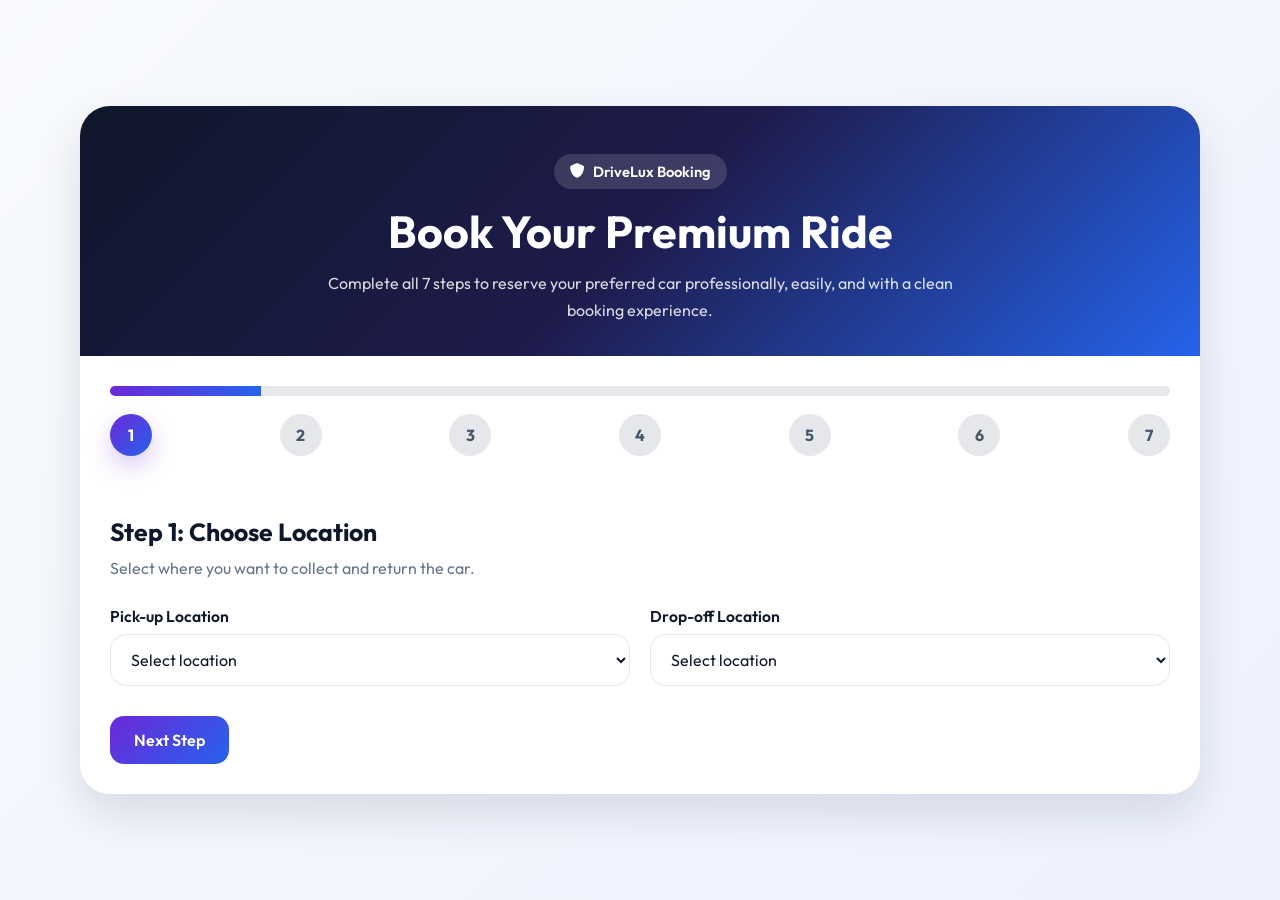
==== commit 27f7d2ea: "Add files via upload" ====
--- a/booking.html
+++ b/booking.html
@@ -1,4 +1,3 @@
-<<<<<<< HEAD
 <!DOCTYPE html>
 <html lang="en">
 <head>
@@ -1114,1120 +1113,3 @@
   </script>
 </body>
 </html>
-=======
-<!DOCTYPE html>
-<html lang="en">
-<head>
-  <meta charset="UTF-8" />
-  <meta name="viewport" content="width=device-width, initial-scale=1.0" />
-  <title>DriveLux Premium Booking</title>
-  <link rel="preconnect" href="https://fonts.googleapis.com">
-  <link rel="preconnect" href="https://fonts.gstatic.com" crossorigin>
-  <link href="https://fonts.googleapis.com/css2?family=Outfit:wght@300;400;500;600;700;800&display=swap" rel="stylesheet">
-  <link rel="stylesheet" href="https://cdnjs.cloudflare.com/ajax/libs/font-awesome/6.5.0/css/all.min.css"/>
-
-  <style>
-    * { margin: 0; padding: 0; box-sizing: border-box; }
-
-    :root {
-      --primary: #6d28d9;
-      --secondary: #2563eb;
-      --dark: #0f172a;
-      --text: #64748b;
-      --white: #ffffff;
-      --light: #f8fafc;
-      --border: #e2e8f0;
-      --success: #16a34a;
-      --danger: #dc2626;
-      --shadow: 0 20px 45px rgba(15, 23, 42, 0.12);
-      --radius-xl: 30px;
-      --radius-lg: 22px;
-      --radius-md: 16px;
-      --transition: 0.3s ease;
-    }
-
-    body {
-      font-family: "Outfit", sans-serif;
-      background: linear-gradient(135deg, #f8fafc, #eef2ff);
-      color: var(--dark);
-      min-height: 100vh;
-    }
-
-    .booking-section {
-      min-height: 100vh;
-      padding: 70px 20px;
-      display: flex;
-      align-items: center;
-    }
-
-    .booking-container {
-      width: 100%;
-      max-width: 1120px;
-      margin: auto;
-      background: var(--white);
-      border-radius: var(--radius-xl);
-      box-shadow: var(--shadow);
-      overflow: hidden;
-    }
-
-    .booking-header {
-      padding: 48px 24px 32px;
-      text-align: center;
-      background: linear-gradient(135deg, #0f172a, #1e1b4b, #2563eb);
-      color: var(--white);
-    }
-
-    .booking-tag {
-      display: inline-flex;
-      align-items: center;
-      gap: 8px;
-      padding: 8px 16px;
-      border-radius: 999px;
-      background: rgba(255, 255, 255, 0.14);
-      font-weight: 600;
-      font-size: 0.92rem;
-      margin-bottom: 14px;
-    }
-
-    .booking-header h1 {
-      font-size: clamp(2rem, 4vw, 2.8rem);
-      margin-bottom: 10px;
-    }
-
-    .booking-header p {
-      max-width: 650px;
-      margin: auto;
-      color: rgba(255,255,255,0.84);
-      line-height: 1.7;
-    }
-
-    .progress-wrapper,
-    .booking-form,
-    .success-message {
-      padding: 30px;
-    }
-
-    .progress-bar {
-      width: 100%;
-      height: 10px;
-      background: #e5e7eb;
-      border-radius: 999px;
-      overflow: hidden;
-      margin-bottom: 18px;
-    }
-
-    .progress-fill {
-      width: 14.285%;
-      height: 100%;
-      background: linear-gradient(90deg, var(--primary), var(--secondary));
-      transition: width 0.35s ease;
-    }
-
-    .step-indicators {
-      display: flex;
-      justify-content: space-between;
-      gap: 10px;
-      flex-wrap: wrap;
-    }
-
-    .step-dot {
-      width: 42px;
-      height: 42px;
-      border-radius: 50%;
-      background: #e5e7eb;
-      display: flex;
-      align-items: center;
-      justify-content: center;
-      font-weight: 700;
-      color: #475569;
-      transition: var(--transition);
-    }
-
-    .step-dot.active,
-    .step-dot.completed {
-      color: var(--white);
-      background: linear-gradient(135deg, var(--primary), var(--secondary));
-      box-shadow: 0 10px 25px rgba(109, 40, 217, 0.25);
-    }
-
-    .form-step {
-      display: none;
-      animation: fadeSlide 0.4s ease;
-    }
-
-    .form-step.active { display: block; }
-
-    .form-step h3 {
-      font-size: 1.55rem;
-      margin-bottom: 8px;
-    }
-
-    .step-text {
-      color: var(--text);
-      margin-bottom: 24px;
-      line-height: 1.7;
-    }
-
-    .input-grid {
-      display: grid;
-      grid-template-columns: repeat(2, minmax(0, 1fr));
-      gap: 20px;
-    }
-
-    .input-box {
-      display: flex;
-      flex-direction: column;
-      gap: 8px;
-    }
-
-    .input-box label {
-      font-weight: 600;
-      font-size: 0.98rem;
-    }
-
-    .input-box input,
-    .input-box select,
-    .input-box textarea {
-      width: 100%;
-      padding: 14px 16px;
-      border: 1px solid var(--border);
-      border-radius: var(--radius-md);
-      font: inherit;
-      color: var(--dark);
-      outline: none;
-      background: #fff;
-      transition: var(--transition);
-    }
-
-    .input-box input:focus,
-    .input-box select:focus,
-    .input-box textarea:focus {
-      border-color: var(--primary);
-      box-shadow: 0 0 0 4px rgba(109, 40, 217, 0.08);
-    }
-
-    .input-box textarea {
-      resize: vertical;
-      min-height: 120px;
-    }
-
-    .full-width { grid-column: 1 / -1; }
-
-    .car-grid {
-      display: grid;
-      grid-template-columns: repeat(3, minmax(0, 1fr));
-      gap: 20px;
-    }
-
-    .car-card {
-      position: relative;
-      border: 1px solid var(--border);
-      border-radius: var(--radius-lg);
-      padding: 22px 18px;
-      background: #fff;
-      cursor: pointer;
-      transition: var(--transition);
-    }
-
-    .car-card:hover {
-      transform: translateY(-5px);
-      box-shadow: 0 16px 35px rgba(15, 23, 42, 0.08);
-    }
-
-    .car-card input {
-      position: absolute;
-      opacity: 0;
-      pointer-events: none;
-    }
-
-    .car-card.selected {
-      border-color: var(--primary);
-      box-shadow: 0 0 0 4px rgba(109, 40, 217, 0.08);
-    }
-
-    .car-icon {
-      width: 64px;
-      height: 64px;
-      border-radius: 18px;
-      display: flex;
-      align-items: center;
-      justify-content: center;
-      background: linear-gradient(135deg, rgba(109,40,217,0.12), rgba(37,99,235,0.12));
-      color: var(--primary);
-      font-size: 1.4rem;
-      margin-bottom: 14px;
-    }
-
-    .car-card h4 {
-      margin-bottom: 8px;
-      font-size: 1.08rem;
-    }
-
-    .car-card p {
-      color: var(--text);
-      margin-bottom: 12px;
-      line-height: 1.6;
-    }
-
-    .car-card strong { font-size: 1.05rem; }
-
-    .upload-box {
-      width: 100%;
-      min-height: 220px;
-      border: 2px dashed #cbd5e1;
-      border-radius: 20px;
-      background: #f8fafc;
-      display: flex;
-      flex-direction: column;
-      align-items: center;
-      justify-content: center;
-      text-align: center;
-      padding: 30px 20px;
-      cursor: pointer;
-      transition: var(--transition);
-    }
-
-    .upload-box:hover {
-      border-color: var(--primary);
-      background: #f5f3ff;
-    }
-
-    .upload-icon {
-      width: 70px;
-      height: 70px;
-      border-radius: 18px;
-      background: linear-gradient(135deg, rgba(109,40,217,0.12), rgba(37,99,235,0.12));
-      display: flex;
-      align-items: center;
-      justify-content: center;
-      margin-bottom: 16px;
-      color: var(--primary);
-      font-size: 1.6rem;
-    }
-
-    .upload-box h4 {
-      font-size: 1.08rem;
-      margin-bottom: 8px;
-    }
-
-    .upload-box p {
-      color: var(--text);
-      margin-bottom: 14px;
-    }
-
-    .upload-btn-text {
-      display: inline-block;
-      padding: 10px 18px;
-      border-radius: 12px;
-      background: linear-gradient(135deg, var(--primary), var(--secondary));
-      color: #fff;
-      font-weight: 600;
-      font-size: 0.95rem;
-    }
-
-    .file-preview {
-      display: none;
-      align-items: center;
-      gap: 18px;
-      padding: 18px;
-      border: 1px solid var(--border);
-      border-radius: 18px;
-      background: #fff;
-      margin-top: 18px;
-      flex-wrap: wrap;
-    }
-
-    .file-preview img {
-      width: 140px;
-      height: 100px;
-      object-fit: cover;
-      border-radius: 14px;
-      border: 1px solid #e2e8f0;
-    }
-
-    .file-details { flex: 1; }
-
-    .file-details p {
-      font-weight: 600;
-      margin-bottom: 12px;
-      word-break: break-word;
-    }
-
-    .remove-file-btn {
-      border: none;
-      padding: 10px 16px;
-      border-radius: 12px;
-      background: #fee2e2;
-      color: #b91c1c;
-      cursor: pointer;
-      font-weight: 600;
-      transition: var(--transition);
-    }
-
-    .remove-file-btn:hover { background: #fecaca; }
-
-    .payment-panel {
-      display: none;
-      margin-top: 18px;
-      padding: 22px;
-      border: 1px solid var(--border);
-      border-radius: 20px;
-      background: #f8fafc;
-      animation: fadeSlide 0.3s ease;
-    }
-
-    .payment-panel.active { display: block; }
-
-    .payment-panel h4 {
-      margin-bottom: 14px;
-      font-size: 1.06rem;
-    }
-
-    .card-icons {
-      display: flex;
-      gap: 12px;
-      font-size: 38px;
-      margin-bottom: 18px;
-    }
-
-    .fa-cc-visa { color: #1A1F71; }
-    .fa-cc-mastercard { color: #EB001B; }
-    .fa-cc-amex { color: #2E77BC; }
-
-    .payment-note {
-      color: var(--text);
-      line-height: 1.7;
-      font-size: 0.96rem;
-    }
-
-    .summary-box {
-      background: #f8fafc;
-      border: 1px solid var(--border);
-      border-radius: var(--radius-lg);
-      padding: 22px;
-    }
-
-    .summary-row {
-      display: flex;
-      justify-content: space-between;
-      gap: 20px;
-      padding: 12px 0;
-      border-bottom: 1px solid #e5e7eb;
-    }
-
-    .summary-row:last-child { border-bottom: none; }
-    .summary-row span { color: var(--text); }
-    .summary-extra { margin-top: 20px; }
-
-    .check-item {
-      display: flex;
-      align-items: flex-start;
-      gap: 12px;
-      padding: 16px;
-      background: #eef6ff;
-      border: 1px solid #dbeafe;
-      border-radius: 16px;
-      font-weight: 500;
-      line-height: 1.6;
-    }
-
-    .check-item input {
-      margin-top: 3px;
-      width: auto;
-    }
-
-    .error-note {
-      color: var(--danger);
-      margin-top: 16px;
-      display: none;
-      font-size: 0.95rem;
-      font-weight: 500;
-    }
-
-    .form-buttons {
-      display: flex;
-      justify-content: space-between;
-      gap: 15px;
-      flex-wrap: wrap;
-      margin-top: 30px;
-    }
-
-    .btn {
-      border: none;
-      padding: 14px 24px;
-      border-radius: 14px;
-      font-size: 1rem;
-      font-weight: 600;
-      font-family: inherit;
-      cursor: pointer;
-      transition: var(--transition);
-    }
-
-    .btn:hover { transform: translateY(-2px); }
-
-    .secondary-btn {
-      background: #e2e8f0;
-      color: var(--dark);
-    }
-
-    .primary-btn {
-      background: linear-gradient(135deg, var(--primary), var(--secondary));
-      color: var(--white);
-    }
-
-    .submit-btn {
-      background: linear-gradient(135deg, #16a34a, #22c55e);
-      color: var(--white);
-      display: none;
-    }
-
-    .success-message {
-      display: none;
-      text-align: center;
-    }
-
-    .success-message i {
-      font-size: 3rem;
-      color: #22c55e;
-      margin-bottom: 16px;
-    }
-
-    .success-message h3 {
-      font-size: 1.8rem;
-      margin-bottom: 10px;
-    }
-
-    .success-message p {
-      color: var(--text);
-      max-width: 600px;
-      margin: auto;
-      line-height: 1.7;
-    }
-
-    @keyframes fadeSlide {
-      from { opacity: 0; transform: translateX(18px); }
-      to { opacity: 1; transform: translateX(0); }
-    }
-
-    @media (max-width: 992px) {
-      .car-grid { grid-template-columns: 1fr; }
-    }
-
-    @media (max-width: 768px) {
-      .booking-header h1 { font-size: 1.9rem; }
-
-      .progress-wrapper,
-      .booking-form,
-      .success-message { padding: 22px 18px; }
-
-      .input-grid { grid-template-columns: 1fr; }
-
-      .step-indicators { justify-content: center; }
-
-      .step-dot {
-        width: 36px;
-        height: 36px;
-        font-size: 0.92rem;
-      }
-
-      .form-buttons { flex-direction: column; }
-      .btn { width: 100%; }
-
-      .summary-row {
-        flex-direction: column;
-        gap: 6px;
-      }
-
-      .file-preview {
-        flex-direction: column;
-        align-items: flex-start;
-      }
-
-      .file-preview img {
-        width: 100%;
-        height: 180px;
-      }
-    }
-  </style>
-</head>
-<body>
-  <section class="booking-section">
-    <div class="booking-container">
-      <div class="booking-header">
-        <span class="booking-tag"><i class="fa-solid fa-shield"></i> DriveLux Booking</span>
-        <h1>Book Your Premium Ride</h1>
-        <p>Complete all 7 steps to reserve your preferred car professionally, easily, and with a clean booking experience.</p>
-      </div>
-
-      <div class="progress-wrapper">
-        <div class="progress-bar">
-          <div class="progress-fill" id="progressFill"></div>
-        </div>
-
-        <div class="step-indicators">
-          <div class="step-dot active">1</div>
-          <div class="step-dot">2</div>
-          <div class="step-dot">3</div>
-          <div class="step-dot">4</div>
-          <div class="step-dot">5</div>
-          <div class="step-dot">6</div>
-          <div class="step-dot">7</div>
-        </div>
-      </div>
-
-      <form id="bookingForm" class="booking-form">
-        <div class="form-step active">
-          <h3>Step 1: Choose Location</h3>
-          <p class="step-text">Select where you want to collect and return the car.</p>
-          <div class="input-grid">
-            <div class="input-box">
-              <label for="pickupLocation">Pick-up Location</label>
-              <select id="pickupLocation" required>
-                <option value="">Select location</option>
-                <option>Aberdeen</option>
-                <option>Lumley</option>
-                <option>Hill Station</option>
-                <option>Congo Cross</option>
-                <option>Wilberforce</option>
-                <option>Juba</option>
-              </select>
-            </div>
-
-            <div class="input-box">
-              <label for="dropoffLocation">Drop-off Location</label>
-              <select id="dropoffLocation" required>
-                <option value="">Select location</option>
-                <option>Aberdeen</option>
-                <option>Lumley</option>
-                <option>Hill Station</option>
-                <option>Congo Cross</option>
-                <option>Wilberforce</option>
-                <option>Juba</option>
-              </select>
-            </div>
-          </div>
-        </div>
-
-        <div class="form-step">
-          <h3>Step 2: Select Dates &amp; Time</h3>
-          <p class="step-text">Choose your rental dates and preferred pickup and return time.</p>
-          <div class="input-grid">
-            <div class="input-box">
-              <label for="pickupDate">Pick-up Date</label>
-              <input type="date" id="pickupDate" required />
-            </div>
-            <div class="input-box">
-              <label for="returnDate">Return Date</label>
-              <input type="date" id="returnDate" required />
-            </div>
-            <div class="input-box">
-              <label for="pickupTime">Pick-up Time</label>
-              <input type="time" id="pickupTime" required />
-            </div>
-            <div class="input-box">
-              <label for="returnTime">Return Time</label>
-              <input type="time" id="returnTime" required />
-            </div>
-          </div>
-        </div>
-
-        <div class="form-step">
-          <h3>Step 3: Choose Vehicle</h3>
-          <p class="step-text">Pick the vehicle that fits your comfort and budget.</p>
-          <div class="car-grid">
-            <label class="car-card">
-              <input type="radio" name="carType" value="Business Sedan" data-price="95" required>
-              <div class="car-icon"><i class="fa-solid fa-car-side"></i></div>
-              <h4>Business Sedan</h4>
-              <p>Clean, elegant and perfect for city movement.</p>
-              <strong>$95 / day</strong>
-            </label>
-
-            <label class="car-card">
-              <input type="radio" name="carType" value="Luxury SUV" data-price="120" required>
-              <div class="car-icon"><i class="fa-solid fa-truck"></i></div>
-              <h4>Luxury SUV</h4>
-              <p>Spacious, powerful and suitable for long trips.</p>
-              <strong>$120 / day</strong>
-            </label>
-
-            <label class="car-card">
-              <input type="radio" name="carType" value="Range Rover" data-price="160" required>
-              <div class="car-icon"><i class="fa-solid fa-car"></i></div>
-              <h4>Range Rover</h4>
-              <p>Premium style and executive comfort.</p>
-              <strong>$160 / day</strong>
-            </label>
-          </div>
-        </div>
-
-        <div class="form-step">
-          <h3>Step 4: Personal Information</h3>
-          <p class="step-text">Provide your personal information as the renter.</p>
-          <div class="input-grid">
-            <div class="input-box">
-              <label for="fullName">Full Name</label>
-              <input type="text" id="fullName" placeholder="Enter your full name" required />
-            </div>
-            <div class="input-box">
-              <label for="email">Email Address</label>
-              <input type="email" id="email" placeholder="Enter your email" required />
-            </div>
-            <div class="input-box">
-              <label for="phone">Phone Number</label>
-              <input type="tel" id="phone" placeholder="Enter phone number" required />
-            </div>
-            <div class="input-box">
-              <label for="nationality">Nationality</label>
-              <input type="text" id="nationality" placeholder="Enter nationality" required />
-            </div>
-            <div class="input-box">
-              <label for="age">Age</label>
-              <input type="number" id="age" placeholder="Enter your age" min="18" required />
-            </div>
-            <div class="input-box">
-              <label for="address">Home Address</label>
-              <input type="text" id="address" placeholder="Enter your address" required />
-            </div>
-          </div>
-        </div>
-
-        <div class="form-step">
-          <h3>Step 5: Driver Details</h3>
-          <p class="step-text">Enter your driving credentials for verification.</p>
-          <div class="input-grid">
-            <div class="input-box">
-              <label for="licenseNumber">Driver License Number</label>
-              <input type="text" id="licenseNumber" placeholder="Enter license number" required />
-            </div>
-            <div class="input-box">
-              <label for="licenseExpiry">License Expiry Date</label>
-              <input type="date" id="licenseExpiry" required />
-            </div>
-            <div class="input-box">
-              <label for="idType">ID Type</label>
-              <select id="idType" required>
-                <option value="">Select ID type</option>
-                <option value="National ID">National ID</option>
-                <option value="Passport">Passport</option>
-                <option value="Driver License">Driver License</option>
-              </select>
-            </div>
-            <div class="input-box">
-              <label for="idNumber">ID / Passport Number</label>
-              <input type="text" id="idNumber" placeholder="Enter document number" required />
-            </div>
-
-            <div class="input-box full-width">
-              <label>Upload Verification Document</label>
-              <input type="file" id="documentUpload" accept="image/*" hidden required>
-              <label for="documentUpload" class="upload-box" id="uploadBox">
-                <div class="upload-icon"><i class="fa-solid fa-cloud-arrow-up"></i></div>
-                <h4>Upload ID, Passport or Driver License</h4>
-                <p>Choose a clear image for verification</p>
-                <span class="upload-btn-text">Click to Upload</span>
-              </label>
-
-              <div class="file-preview" id="filePreview">
-                <img id="previewImage" src="" alt="Document Preview">
-                <div class="file-details">
-                  <p id="fileName">No file selected</p>
-                  <button type="button" id="removeFile" class="remove-file-btn">Remove File</button>
-                </div>
-              </div>
-            </div>
-          </div>
-        </div>
-
-        <div class="form-step">
-          <h3>Step 6: Payment Method</h3>
-          <p class="step-text">Choose your preferred payment method and provide the required details.</p>
-
-          <div class="input-box full-width">
-            <label for="paymentMethod">Payment Method</label>
-            <select id="paymentMethod" required>
-              <option value="">Choose payment method</option>
-              <option value="Cash">Cash</option>
-              <option value="Bank Transfer">Bank Transfer</option>
-              <option value="Credit Card">Credit Card</option>
-              <option value="Orange Money">Orange Money</option>
-              <option value="AfriMoney">AfriMoney</option>
-            </select>
-          </div>
-
-          <div class="payment-panel" id="cardFields">
-            <h4>Card Details</h4>
-            <div class="card-icons">
-              <i class="fa-brands fa-cc-visa"></i>
-              <i class="fa-brands fa-cc-mastercard"></i>
-              <i class="fa-brands fa-cc-amex"></i>
-            </div>
-            <div class="input-grid">
-              <div class="input-box full-width">
-                <label for="cardName">Name on Card</label>
-                <input type="text" id="cardName" placeholder="Enter cardholder name">
-              </div>
-              <div class="input-box full-width">
-                <label for="cardNumber">Card Number</label>
-                <input type="text" id="cardNumber" placeholder="1234 5678 9012 3456" maxlength="19">
-              </div>
-              <div class="input-box">
-                <label for="expiryDate">Expiry Date</label>
-                <input type="text" id="expiryDate" placeholder="MM/YY" maxlength="5">
-              </div>
-              <div class="input-box">
-                <label for="cvv">CVV</label>
-                <input type="text" id="cvv" placeholder="123" maxlength="4">
-              </div>
-            </div>
-          </div>
-
-          <div class="payment-panel" id="transferFields">
-            <h4>Bank Transfer</h4>
-            <p class="payment-note">Use the account details below and upload your proof of transfer.</p>
-            <div class="input-grid" style="margin-top: 16px;">
-              <div class="input-box">
-                <label for="bankName">Bank Name</label>
-                <input type="text" id="bankName" placeholder="Enter your bank name">
-              </div>
-              <div class="input-box">
-                <label for="transferRef">Transfer Reference</label>
-                <input type="text" id="transferRef" placeholder="Enter transfer reference">
-              </div>
-            </div>
-          </div>
-
-          <div class="payment-panel" id="mobileMoneyFields">
-            <h4>Mobile Money Details</h4>
-            <div class="input-grid">
-              <div class="input-box">
-                <label for="mobileNumber">Mobile Money Number</label>
-                <input type="tel" id="mobileNumber" placeholder="Enter mobile number">
-              </div>
-              <div class="input-box">
-                <label for="mobileName">Registered Name</label>
-                <input type="text" id="mobileName" placeholder="Enter account name">
-              </div>
-            </div>
-          </div>
-
-          <div class="payment-panel" id="cashFields">
-            <h4>Cash Payment</h4>
-            <p class="payment-note">Cash payment will be completed physically at pickup after booking confirmation.</p>
-          </div>
-        </div>
-
-        <div class="form-step">
-          <h3>Step 7: Confirm Booking</h3>
-          <p class="step-text">Review your rental summary and submit your booking request.</p>
-
-          <div class="summary-box">
-            <div class="summary-row"><span>Client Name</span><strong id="summaryName">-</strong></div>
-            <div class="summary-row"><span>Pick-up</span><strong id="summaryPickup">-</strong></div>
-            <div class="summary-row"><span>Drop-off</span><strong id="summaryDropoff">-</strong></div>
-            <div class="summary-row"><span>Rental Dates</span><strong id="summaryDates">-</strong></div>
-            <div class="summary-row"><span>Selected Car</span><strong id="summaryCar">-</strong></div>
-            <div class="summary-row"><span>Payment Method</span><strong id="summaryPayment">-</strong></div>
-            <div class="summary-row"><span>Total Price</span><strong id="summaryPrice">$0.00</strong></div>
-          </div>
-
-          <div class="input-grid summary-extra">
-            <div class="input-box full-width">
-              <label for="notes">Additional Notes</label>
-              <textarea id="notes" rows="4" placeholder="Write extra booking details..."></textarea>
-            </div>
-
-            <label class="check-item full-width">
-              <input type="checkbox" id="confirmBooking" required />
-              <span>I confirm that all booking details are correct and ready to be submitted.</span>
-            </label>
-          </div>
-        </div>
-
-        <p class="error-note" id="errorNote">Please complete all required fields before moving to the next step.</p>
-
-        <div class="form-buttons">
-          <button type="button" class="btn secondary-btn" id="prevBtn">Previous</button>
-          <button type="button" class="btn primary-btn" id="nextBtn">Next Step</button>
-          <button type="submit" class="btn submit-btn" id="submitBtn">Submit Booking</button>
-        </div>
-      </form>
-
-      <div class="success-message" id="successMessage">
-        <i class="fa-solid fa-circle-check"></i>
-        <h3>Booking Submitted Successfully</h3>
-        <p>Your booking request has been sent. Our team will contact you shortly to confirm your reservation.</p>
-      </div>
-    </div>
-  </section>
-
-  <script>
-    const steps = document.querySelectorAll('.form-step');
-    const nextBtn = document.getElementById('nextBtn');
-    const prevBtn = document.getElementById('prevBtn');
-    const submitBtn = document.getElementById('submitBtn');
-    const progressFill = document.getElementById('progressFill');
-    const stepDots = document.querySelectorAll('.step-dot');
-    const form = document.getElementById('bookingForm');
-    const successMessage = document.getElementById('successMessage');
-    const errorNote = document.getElementById('errorNote');
-    const carCards = document.querySelectorAll('.car-card');
-
-    const documentUpload = document.getElementById('documentUpload');
-    const previewImage = document.getElementById('previewImage');
-    const filePreview = document.getElementById('filePreview');
-    const fileName = document.getElementById('fileName');
-    const removeFile = document.getElementById('removeFile');
-    const uploadBox = document.getElementById('uploadBox');
-
-    const paymentMethod = document.getElementById('paymentMethod');
-    const cardFields = document.getElementById('cardFields');
-    const transferFields = document.getElementById('transferFields');
-    const mobileMoneyFields = document.getElementById('mobileMoneyFields');
-    const cashFields = document.getElementById('cashFields');
-    const cardNumber = document.getElementById('cardNumber');
-    const expiryDate = document.getElementById('expiryDate');
-    const cvv = document.getElementById('cvv');
-
-    let currentStep = 0;
-
-    carCards.forEach((card) => {
-      const radio = card.querySelector('input[type="radio"]');
-      card.addEventListener('click', () => {
-        carCards.forEach((item) => item.classList.remove('selected'));
-        radio.checked = true;
-        card.classList.add('selected');
-      });
-    });
-
-    function getSelectedCar() {
-      return document.querySelector('input[name="carType"]:checked');
-    }
-
-    function calculateDays() {
-      const pickupDate = document.getElementById('pickupDate').value;
-      const returnDate = document.getElementById('returnDate').value;
-      if (!pickupDate || !returnDate) return 0;
-
-      const start = new Date(pickupDate);
-      const end = new Date(returnDate);
-      const diff = Math.ceil((end - start) / (1000 * 60 * 60 * 24));
-      return diff > 0 ? diff : 1;
-    }
-
-    function calculateTotalPrice() {
-      const selectedCar = getSelectedCar();
-      const days = calculateDays();
-      if (!selectedCar) return 0;
-      return Number(selectedCar.dataset.price) * Math.max(days, 1);
-    }
-
-    function validateStep(stepIndex) {
-      const currentFields = steps[stepIndex].querySelectorAll('input, select, textarea');
-      let isValid = true;
-
-      currentFields.forEach((field) => {
-        if (!field.hasAttribute('required')) return;
-
-        if (field.type === 'radio') {
-          const checked = steps[stepIndex].querySelector(`input[name="${field.name}"]:checked`);
-          if (!checked) isValid = false;
-          return;
-        }
-
-        if (field.type === 'checkbox') {
-          if (!field.checked) isValid = false;
-          return;
-        }
-
-        if (field.type === 'file') {
-          if (!field.files || !field.files.length) isValid = false;
-          return;
-        }
-
-        if (!field.value.trim()) {
-          isValid = false;
-        }
-      });
-
-      errorNote.style.display = isValid ? 'none' : 'block';
-      return isValid;
-    }
-
-    function updateSummary() {
-      const pickup = document.getElementById('pickupLocation').value || '-';
-      const dropoff = document.getElementById('dropoffLocation').value || '-';
-      const pickupDate = document.getElementById('pickupDate').value || '-';
-      const returnDate = document.getElementById('returnDate').value || '-';
-      const fullName = document.getElementById('fullName').value || '-';
-      const chosenPayment = document.getElementById('paymentMethod').value || '-';
-      const selectedCar = getSelectedCar();
-
-      document.getElementById('summaryName').textContent = fullName;
-      document.getElementById('summaryPickup').textContent = pickup;
-      document.getElementById('summaryDropoff').textContent = dropoff;
-      document.getElementById('summaryDates').textContent = `${pickupDate} to ${returnDate}`;
-      document.getElementById('summaryCar').textContent = selectedCar ? selectedCar.value : '-';
-      document.getElementById('summaryPayment').textContent = chosenPayment;
-      document.getElementById('summaryPrice').textContent = `$${calculateTotalPrice().toFixed(2)}`;
-    }
-
-    function updateForm() {
-      steps.forEach((step, index) => {
-        step.classList.toggle('active', index === currentStep);
-      });
-
-      stepDots.forEach((dot, index) => {
-        dot.classList.remove('active', 'completed');
-        if (index < currentStep) dot.classList.add('completed');
-        if (index === currentStep) dot.classList.add('active');
-      });
-
-      progressFill.style.width = `${((currentStep + 1) / steps.length) * 100}%`;
-      prevBtn.style.display = currentStep === 0 ? 'none' : 'inline-block';
-
-      if (currentStep === steps.length - 1) {
-        nextBtn.style.display = 'none';
-        submitBtn.style.display = 'inline-block';
-        updateSummary();
-      } else {
-        nextBtn.style.display = 'inline-block';
-        submitBtn.style.display = 'none';
-      }
-
-      errorNote.style.display = 'none';
-    }
-
-    function hideAllPaymentFields() {
-      [cardFields, transferFields, mobileMoneyFields, cashFields].forEach((panel) => {
-        panel.classList.remove('active');
-      });
-    }
-
-    function clearPaymentRequired() {
-      document.querySelectorAll('#cardFields input, #transferFields input, #mobileMoneyFields input').forEach((input) => {
-        input.removeAttribute('required');
-      });
-    }
-
-    function setRequiredFields(selector) {
-      document.querySelectorAll(selector).forEach((input) => {
-        input.setAttribute('required', 'required');
-      });
-    }
-
-    paymentMethod.addEventListener('change', function () {
-      hideAllPaymentFields();
-      clearPaymentRequired();
-
-      const selected = this.value;
-
-      if (selected === 'Credit Card') {
-        cardFields.classList.add('active');
-        setRequiredFields('#cardFields input');
-      } else if (selected === 'Bank Transfer') {
-        transferFields.classList.add('active');
-        setRequiredFields('#transferFields input');
-      } else if (selected === 'Orange Money' || selected === 'AfriMoney') {
-        mobileMoneyFields.classList.add('active');
-        setRequiredFields('#mobileMoneyFields input');
-      } else if (selected === 'Cash') {
-        cashFields.classList.add('active');
-      }
-    });
-
-    nextBtn.addEventListener('click', () => {
-      if (!validateStep(currentStep)) return;
-
-      if (currentStep === 1) {
-        const pickupDate = document.getElementById('pickupDate').value;
-        const returnDate = document.getElementById('returnDate').value;
-
-        if (new Date(returnDate) < new Date(pickupDate)) {
-          errorNote.textContent = 'Return date cannot be earlier than pick-up date.';
-          errorNote.style.display = 'block';
-          return;
-        }
-      }
-
-      errorNote.textContent = 'Please complete all required fields before moving to the next step.';
-
-      if (currentStep < steps.length - 1) {
-        currentStep++;
-        updateForm();
-      }
-    });
-
-    prevBtn.addEventListener('click', () => {
-      if (currentStep > 0) {
-        currentStep--;
-        updateForm();
-      }
-    });
-
-    form.addEventListener('submit', (e) => {
-      e.preventDefault();
-      if (!validateStep(currentStep)) return;
-
-      form.style.display = 'none';
-      successMessage.style.display = 'block';
-    });
-
-    if (documentUpload) {
-      documentUpload.addEventListener('change', function () {
-        const file = this.files[0];
-        if (!file) return;
-
-        const allowedTypes = ['image/jpeg', 'image/png', 'image/jpg', 'image/webp'];
-        if (!allowedTypes.includes(file.type)) {
-          alert('Please upload a valid image file (JPG, PNG, or WEBP).');
-          documentUpload.value = '';
-          return;
-        }
-
-        const reader = new FileReader();
-        reader.onload = function (e) {
-          previewImage.src = e.target.result;
-          fileName.textContent = file.name;
-          filePreview.style.display = 'flex';
-          uploadBox.style.display = 'none';
-        };
-        reader.readAsDataURL(file);
-      });
-    }
-
-    removeFile.addEventListener('click', () => {
-      documentUpload.value = '';
-      previewImage.src = '';
-      fileName.textContent = '';
-      filePreview.style.display = 'none';
-      uploadBox.style.display = 'flex';
-    });
-
-    if (cardNumber) {
-      cardNumber.addEventListener('input', (e) => {
-        let value = e.target.value.replace(/\D/g, '').substring(0, 16);
-        value = value.replace(/(.{4})/g, '$1 ').trim();
-        e.target.value = value;
-      });
-    }
-
-    if (expiryDate) {
-      expiryDate.addEventListener('input', (e) => {
-        let value = e.target.value.replace(/\D/g, '').substring(0, 4);
-        if (value.length >= 3) value = `${value.substring(0, 2)}/${value.substring(2)}`;
-        e.target.value = value;
-      });
-    }
-
-    if (cvv) {
-      cvv.addEventListener('input', (e) => {
-        e.target.value = e.target.value.replace(/\D/g, '').substring(0, 4);
-      });
-    }
-
-    updateForm();
-  </script>
-</body>
-</html>
->>>>>>> c8a6d77 (upload car rental website)
